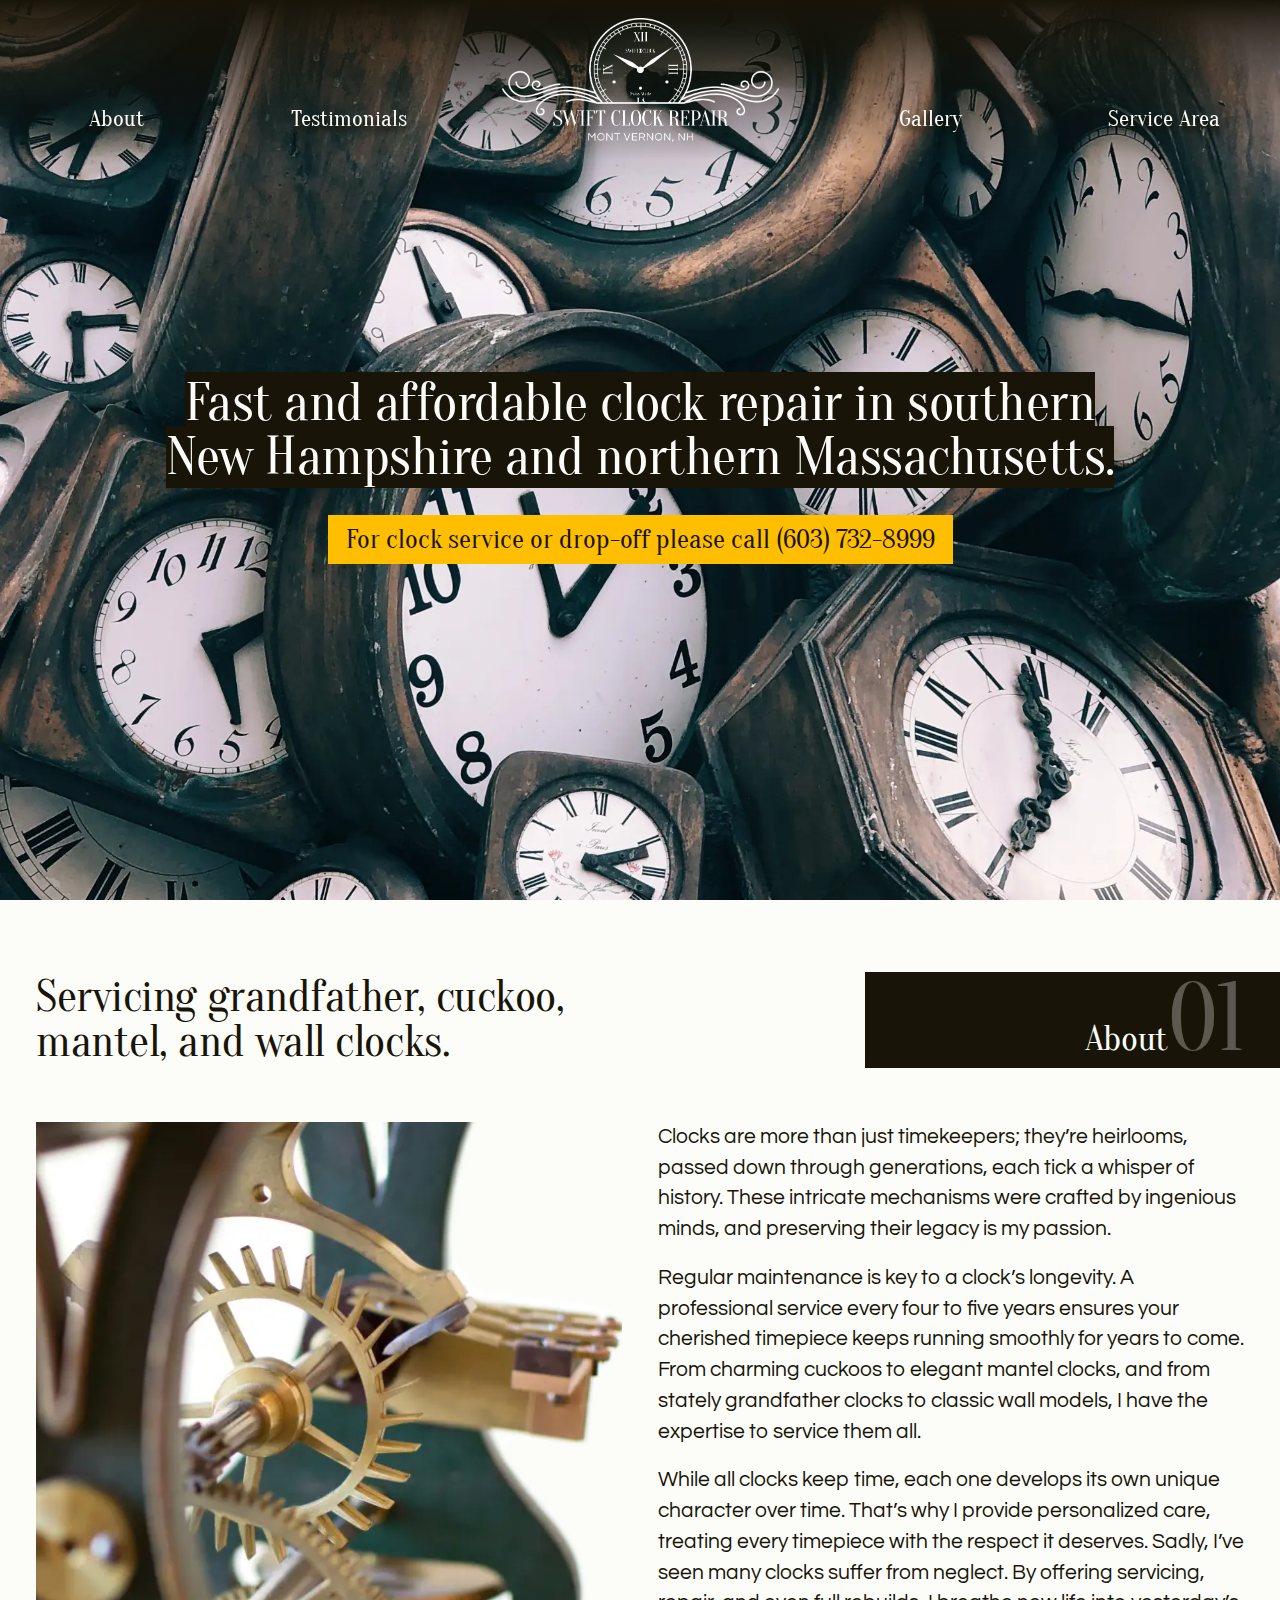
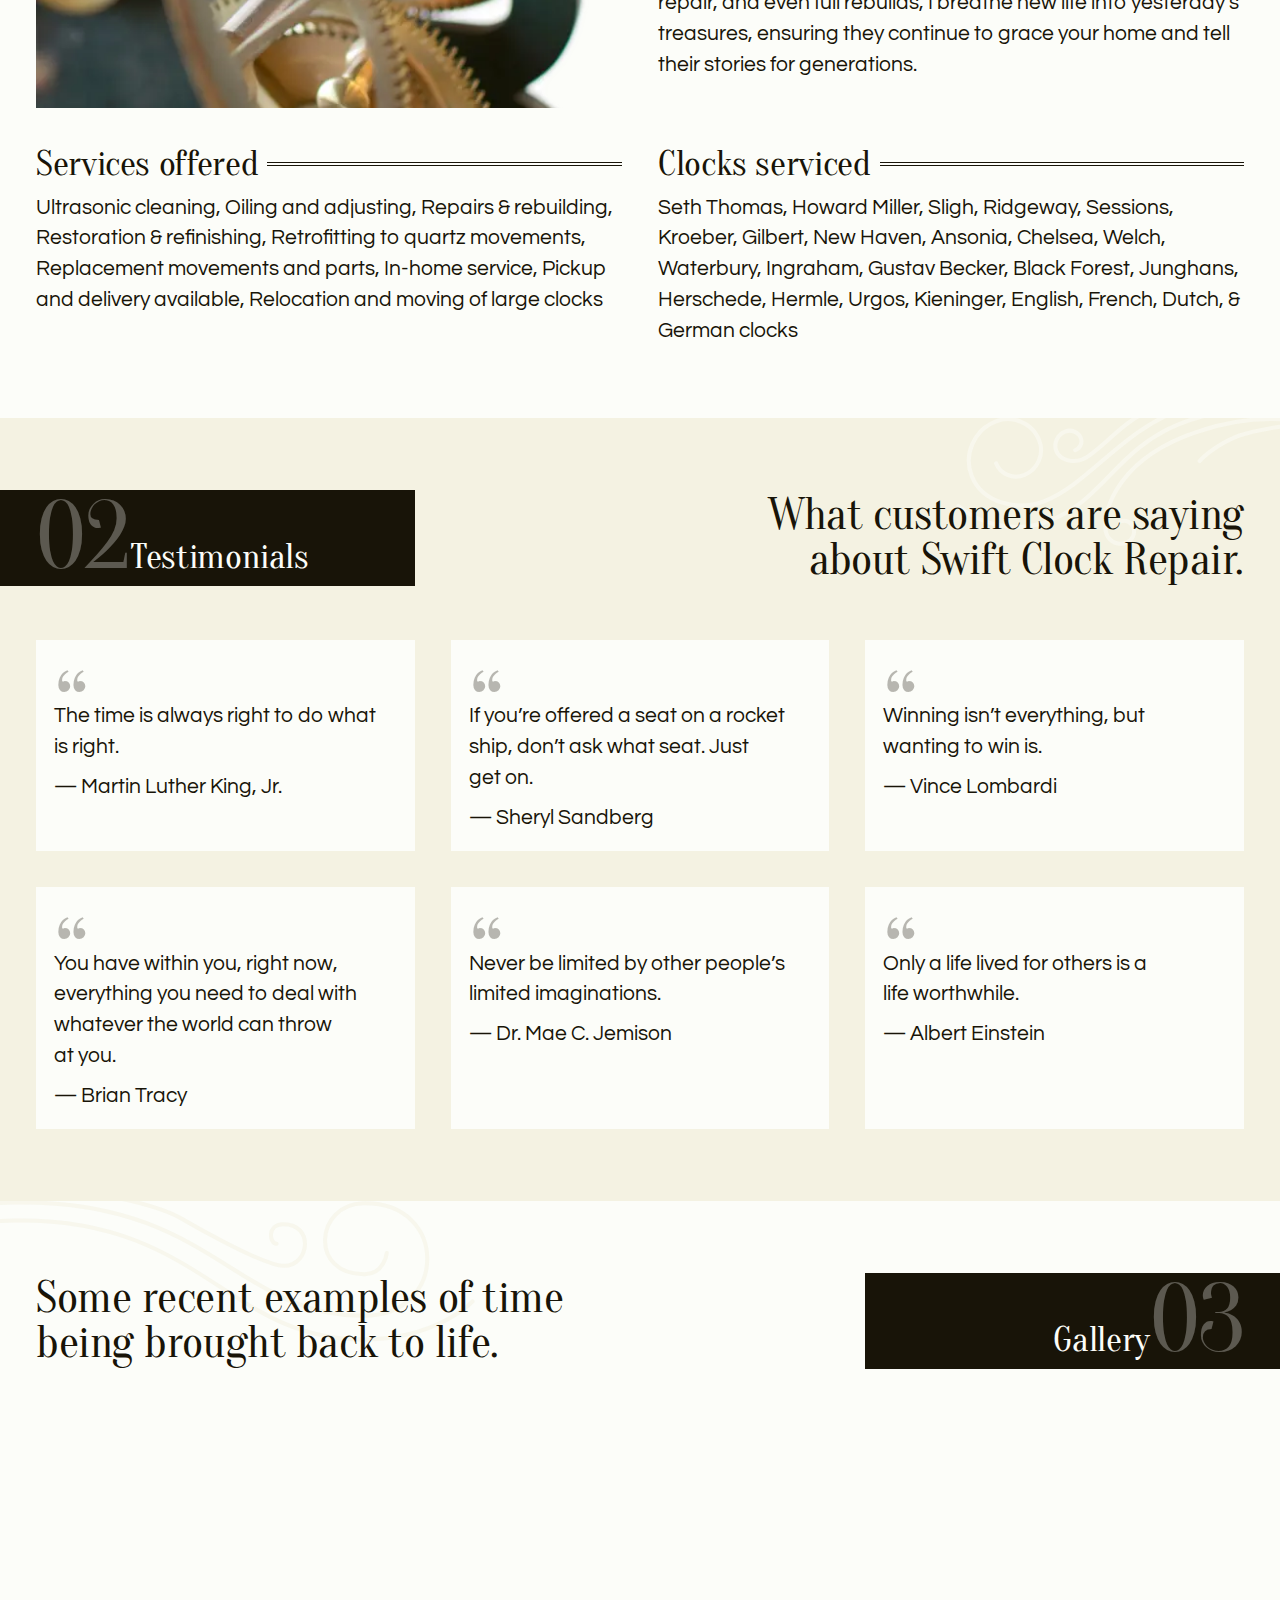
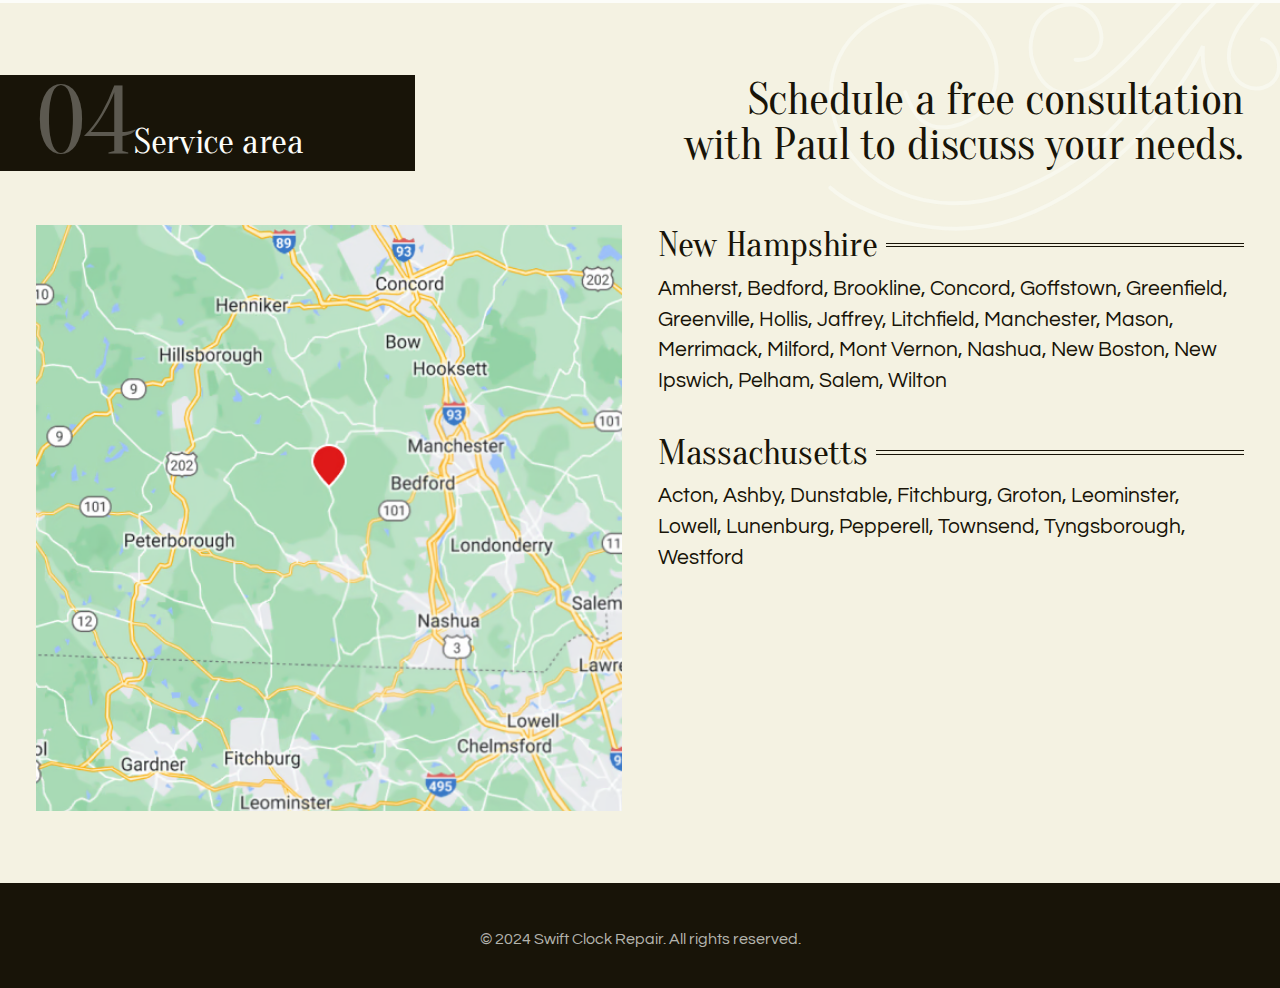
==== index.html @ 193862ad "more tweaks" ====
<!doctype html>
<html lang="en">
<head>
  <meta charset="utf-8">
  <title>Swift Clock Repair</title>
  <meta description="">
  <meta name="viewport" content="width=device-width, initial-scale=1">
  <link rel="icon" href="./favicon.svg" type="image/svg+xml">
  <link rel="preconnect" href="https://fonts.googleapis.com">
  <link rel="preconnect" href="https://fonts.gstatic.com" crossorigin>
  <link rel="stylesheet" href="https://fonts.googleapis.com/css2?family=Oranienbaum&family=Questrial&display=swap">
  <link rel="stylesheet" href="./style.css">
</head>
<body>
  <nav>
    <a href="#about">About</a>
    <a href="#testimonials">Testimonials</a>
    <a href="#hero" id="logo">
      <img id="clock" srcset="./images/logo@3x.png 3x, images/logo@2x.png 2x" src="./images/logo.png" height="124" width="277" alt="Swift Clock Repair logo">
      <img id="hour" srcset="./images/logo_hour@3x.png 3x, images/logo_hour@2x.png 2x" src="./images/logo_hour.png" height="19" width="31" alt="" aria-hidden="true">
      <div id="minute-wrap"><img id="minute" srcset="./images/logo_minute@3x.png 3x, images/logo_minute@2x.png 2x" src="./images/logo_minute.png" height="28" width="37" alt="" aria-hidden="true"></div>
    </a>
    <a href="#gallery">Gallery</a>
    <a href="#service">Service Area</a>
    <a href="tel:6037328999" class="callout">Call (603) 732-8999</a>
  </nav>

  <section id="hero">
    <div class="container">
      <h1><span>Fast and affordable clock repair in southern New Hampshire and northern Massachusetts.</span></h1>
      <a href="tel:6037328999" class="callout m">For clock service or drop-off please call (603) 732-8999</a>
    </div>
  </section>

  <section id="about">
    <div class="container">
      <header class="right">
        <div>
          <h2>About</h2>
          <span aria-hidden="true">01</span>
        </div>
        <h3>Servicing grandfather, cuckoo, mantel, and wall clocks.</h3>
      </header>

      <div class="grid-2">
        <img srcset="./images/gears@2x.webp 2x" src="./images/gears.webp" width="900" height="900" alt="Clock internals">

        <div>
          <p>Clocks are more than just timekeepers; they’re heirlooms, passed down through generations, each tick a whisper of history. These intricate mechanisms were crafted by ingenious minds, and preserving their legacy is my passion.</p>
          <p>Regular maintenance is key to a clock’s longevity. A professional service every four to five years ensures your cherished timepiece keeps running smoothly for years to come. From charming cuckoos to elegant mantel clocks, and from stately grandfather clocks to classic wall models, I have the expertise to service them all.</p>
          <p>While all clocks keep time, each one develops its own unique character over time. That’s why I provide personalized care, treating every timepiece with the respect it deserves. Sadly, I’ve seen many clocks suffer from neglect. By offering servicing, repair, and even full rebuilds, I breathe new life into yesterday’s treasures, ensuring they continue to grace your home and tell their stories for generations.</p>
        </div>
      </div>

      <div class="grid-2 m">
        <div>
          <h4>Services offered</h4>
          <ul role="list" class="csl">
            <li>Ultrasonic cleaning</li>
            <li>Oiling and adjusting</li>
            <li>Repairs & rebuilding</li>
            <li>Restoration & refinishing</li>
            <li>Retrofitting to quartz movements</li>
            <li>Replacement movements and parts</li>
            <li>In-home service</li>
            <li>Pickup and delivery available</li>
            <li>Relocation and moving of large clocks</li>
          </ul>
        </div>

        <div>
          <h4>Clocks serviced</h4>
          <ul role="list" class="csl">
            <li>Seth Thomas</li>
            <li>Howard Miller</li>
            <li>Sligh</li>
            <li>Ridgeway</li>
            <li>Sessions</li>
            <li>Kroeber</li>
            <li>Gilbert</li>
            <li>New Haven</li>
            <li>Ansonia</li>
            <li>Chelsea</li>
            <li>Welch</li>
            <li>Waterbury</li>
            <li>Ingraham</li>
            <li>Gustav Becker</li>
            <li>Black Forest</li>
            <li>Junghans</li>
            <li>Herschede</li>
            <li>Hermle</li>
            <li>Urgos</li>
            <li>Kieninger</li>
            <li>English, French, Dutch, & German clocks</li>
          </ul>
        </div>
      </div>
    </div>
  </section>

  <section id="testimonials">
    <div class="container">
      <header class="left">
        <div>
          <h2>Testimonials</h2>
          <span aria-hidden="true">02</span>
        </div>
        <h3>What customers are saying about Swift Clock Repair.</h3>
      </header>

      <ul role="list" class="grid-3">
        <li>
          <blockquote>The time is always right to do what is right.</blockquote>
          — Martin Luther King, Jr.
        </li>
        <li>
          <blockquote>If you’re offered a seat on a rocket ship, don’t ask what seat. Just get on.</blockquote>
          — Sheryl Sandberg
        </li>
        <li>
          <blockquote>Winning isn’t everything, but wanting to win is.</blockquote>
          — Vince Lombardi
        </li>
        <li>
          <blockquote>You have within you, right now, everything you need to deal with whatever the world can throw at you.</blockquote>
          — Brian Tracy
        </li>
        <li>
          <blockquote>Never be limited by other people’s limited imaginations.</blockquote>
          — Dr. Mae C. Jemison
        </li>
        <li>
          <blockquote>Only a life lived for others is a life worthwhile.</blockquote>
          — Albert Einstein
        </li>
      </ul>
    </div>
  </section>

  <section id="gallery">
    <div class="container">
      <header class="right">
        <div>
          <h2>Gallery</h2>
          <span aria-hidden="true">03</span>
        </div>
        <h3>Some recent examples of time being brought back to life.</h3>
      </header>

      <ul role="list" class="grid-3">
        <li>
          <button popovertarget="image-1">
            <img src="https://placehold.co/600x400" alt="" loading="lazy">
          </button>
          <div popover id="image-1">
            <figure>
              <img src="https://placehold.co/600x400" alt="" loading="lazy">
              <figcaption>blah</figcaption>
            </figure>
          </div>
        </li>
        <li>
          <button popovertarget="image-2">
            <img src="https://placehold.co/600x400" alt="" loading="lazy">
          </button>
          <div popover id="image-2">
            <figure>
              <img src="https://placehold.co/600x400" alt="" loading="lazy">
              <figcaption>blah</figcaption>
            </figure>
          </div>
        </li>
        <li>
          <button popovertarget="image-3">
            <img src="https://placehold.co/600x400" alt="" loading="lazy">
          </button>
          <div popover id="image-3">
            <figure>
              <img src="https://placehold.co/600x400" alt="" loading="lazy">
              <figcaption>blah</figcaption>
            </figure>
          </div>
        </li>
        <li>
          <button popovertarget="image-4">
            <img src="https://placehold.co/600x400" alt="" loading="lazy">
          </button>
          <div popover id="image-4">
            <figure>
              <img src="https://placehold.co/600x400" alt="" loading="lazy">
              <figcaption>blah</figcaption>
            </figure>
          </div>
        </li>
        <li>
          <button popovertarget="image-5">
            <img src="https://placehold.co/600x400" alt="" loading="lazy">
          </button>
          <div popover id="image-5">
            <figure>
              <img src="https://placehold.co/600x400" alt="" loading="lazy">
              <figcaption>blah</figcaption>
            </figure>
          </div>
        </li>
        <li>
          <button popovertarget="image-6">
            <img src="https://placehold.co/600x400" alt="" loading="lazy">
          </button>
          <div popover id="image-6">
            <figure>
              <img src="https://placehold.co/600x400" alt="" loading="lazy">
              <figcaption>blah</figcaption>
            </figure>
          </div>
        </li>
        <li>
          <button popovertarget="image-7">
            <img src="https://placehold.co/600x400" alt="" loading="lazy">
          </button>
          <div popover id="image-7">
            <figure>
              <img src="https://placehold.co/600x400" alt="" loading="lazy">
              <figcaption>blah</figcaption>
            </figure>
          </div>
        </li>
        <li>
          <button popovertarget="image-8">
            <img src="https://placehold.co/600x400" alt="" loading="lazy">
          </button>
          <div popover id="image-8">
            <figure>
              <img src="https://placehold.co/600x400" alt="" loading="lazy">
              <figcaption>blah</figcaption>
            </figure>
          </div>
        </li>
        <li>
          <button popovertarget="image-9">
            <img src="https://placehold.co/600x400" alt="" loading="lazy">
          </button>
          <div popover id="image-9">
            <figure>
              <img src="https://placehold.co/600x400" alt="" loading="lazy">
              <figcaption>blah</figcaption>
            </figure>
          </div>
        </li>
        <li>
          <button popovertarget="image-10">
            <img src="https://placehold.co/600x400" alt="" loading="lazy">
          </button>
          <div popover id="image-10">
            <figure>
              <img src="https://placehold.co/600x400" alt="" loading="lazy">
              <figcaption>blah</figcaption>
            </figure>
          </div>
        </li>
        <li>
          <button popovertarget="image-11">
            <img src="https://placehold.co/600x400" alt="" loading="lazy">
          </button>
          <div popover id="image-11">
            <figure>
              <img src="https://placehold.co/600x400" alt="" loading="lazy">
              <figcaption>blah</figcaption>
            </figure>
          </div>
        </li>
        <li>
          <button popovertarget="image-12">
            <img src="https://placehold.co/600x400" alt="" loading="lazy">
          </button>
          <div popover id="image-12">
            <figure>
              <img src="https://placehold.co/600x400" alt="" loading="lazy">
              <figcaption>blah</figcaption>
            </figure>
          </div>
        </li>
      </div>
    </div>
  </section>

  <section id="service">
    <div class="container">
      <header class="left">
        <div>
          <h2>Service area</h2>
          <span aria-hidden="true">04</span>
        </div>
        <h3>Schedule a free consultation with Paul to discuss your needs.</h3>
      </header>
      <div class="grid-2">
        <img srcset="./images/map@2x.avif 2x" src="./images/map.avif" width="526" height="556" alt="Map of Mont Vernon and surrounding area" loading="lazy">

        <div>
          <h4>New Hampshire</h4>
          <ul role="list" class="csl">
            <li>Amherst</li>
            <li>Bedford</li>
            <li>Brookline</li>
            <li>Concord</li>
            <li>Goffstown</li>
            <li>Greenfield</li>
            <li>Greenville</li>
            <li>Hollis</li>
            <li>Jaffrey</li>
            <li>Litchfield</li>
            <li>Manchester</li>
            <li>Mason</li>
            <li>Merrimack</li>
            <li>Milford</li>
            <li>Mont Vernon</li>
            <li>Nashua</li>
            <li>New Boston</li>
            <li>New Ipswich</li>
            <li>Pelham</li>
            <li>Salem</li>
            <li>Wilton</li>
          </ul>
          <h4 class="m">Massachusetts</h4>
          <ul role="list" class="csl">
            <li>Acton</li>
            <li>Ashby</li>
            <li>Dunstable</li>
            <li>Fitchburg</li>
            <li>Groton</li>
            <li>Leominster</li>
            <li>Lowell</li>
            <li>Lunenburg</li>
            <li>Pepperell</li>
            <li>Townsend</li>
            <li>Tyngsborough</li>
            <li>Westford</li>
          </ul>
        </div>
      </div>
    </div>
  </section>

  <footer>
    <div class="container">
      <p>© 2024 Swift Clock Repair. All rights reserved.</p>
    </div>
  </footer>

  <script>
    document.addEventListener('DOMContentLoaded', () => {
      const ob = new IntersectionObserver((event) => {
        document.querySelector('nav').classList.toggle('solid', !event[0].isIntersecting)
      }, {
        threshold: 0.9
      })
      ob.observe(document.getElementById('hero'));
    })
  </script>
</body>
</html>
---- style.css ----
:root {
  --cream: 99.22% 0.005 117.92;
  --tan: 95.84% 0.021 100.99;
  --black: 19.23% 0.023 91.8;
  --gold: 84.45% 0.19 84.51;
  --space-xs: 0.25rem;
  --space-sm: 0.5rem;
  --space-md: 1rem;
  --space-lg: 2rem;
  --space-xl: 4rem;
  --font-serif: "Oranienbaum", serif;
  --font-sans: "Questrial", sans-serif;
}

*,
*::before,
*::after {
  box-sizing: border-box;
}

::selection {
  color: oklch(var(--cream));
  background: oklch(var(--black));
  text-shadow: none;
}

:target {
  scroll-margin-block: 9ex;
}

:focus-visible {
  outline: 2px solid oklch(var(--black));
  outline-offset: 2px;
}

html {
  font-size: 18px;
  scroll-behavior: smooth;
  -moz-text-size-adjust: none;
  -webkit-text-size-adjust: none;
  text-size-adjust: none;
}

body {
  background: oklch(var(--cream));
  color: oklch(var(--black));
  font-family: var(--font-sans);
  font-optical-sizing: auto;
  font-size: calc(1rem + 0.25vw);
  -webkit-font-smoothing: antialiased;
  font-style: normal;
  font-weight: 400;
  line-height: 1.45;
  text-wrap: pretty;

}

body, h1, h2, h3, h4, p,
figure, blockquote, dl, dd {
  margin: 0;
}

section {
  padding-block: var(--space-xl);
}

nav {
  align-items: flex-end;
  background-color: oklch(var(--black) / 0);
  background-image: linear-gradient(to bottom in oklab, oklch(var(--black)) 0%, oklch(var(--black) / 0) 100%);
  display: flex;
  padding-block: 1rem;
  position: fixed;
  text-align: center;
  top: 0;
  width: 100%;
  z-index: 2;
  transition: all 0.4s;

  &.solid {
    background-color: oklch(var(--black));
  }

  > * {
    flex: 1;
  }

  a:not(:last-child):not(#logo) {
    color: oklch(var(--cream));
    font-family: var(--font-serif);
    font-size: 1.3rem;
    margin-block-end: 6px;
    text-decoration: none;
    text-shadow: 0 0.25rem 0.25rem oklch(var(--black));
    transition: all 0.2s;

    &:hover {
      color: oklch(var(--gold));
    }
  }

  .callout {
    right: var(--space-md);
    position: absolute;
    top: 0;
    transition: all 0.2s 0.2s;
    translate: 0 -100%;

    .solid & {
      translate: 0;
    }
  }
}

header {
  align-items: center;
  display: flex;
  gap: 8rem;
  margin-block-end: 3rem;

  div {
    align-items: baseline;
    background: oklch(var(--black));
    display: flex;
    font-family: var(--font-serif);
    justify-content: flex-end;
    margin-inline: 0 -2rem;
    padding-inline: 2rem;
    flex: 1;

    .left & {
      flex-direction: row-reverse;
      margin-inline: -2rem 0;
    }
  }

  span {
    color: oklch(var(--cream) / 0.3);
    font-size: 96px;
    letter-spacing: -0.01em;
    line-height: 1;
  }

  &.left {
    text-align: right;
  }

  &.right {
    flex-direction: row-reverse;
  }
}

footer {
  background: oklch(var(--black));
  color: oklch(var(--cream));
  padding-block: var(--space-lg);
  text-align: center;

  ul {
    display: flex;
    gap: var(--space-md);
    justify-content: center;
  }

  p {
    color: oklch(var(--cream) / 0.7);
    font-size: 0.9rem;
    margin-block-start: var(--space-sm);
  }
}

h1, h2, h3, h4 {
  font-family: var(--font-serif);
  font-weight: 400;
  font-style: normal;
  letter-spacing: -0.01em;
  line-height: 1.1;
  text-wrap: balance;
}

h1 {
  color: oklch(var(--cream));
  font-size: 3rem;
  line-height: 1;
  padding-block: var(--space-lg);

  span {
    background: oklch(var(--black));
  }
}

h2 {
  color: oklch(var(--cream));
  font-size: 2rem;
  line-height: 1;
}

h3 {
  flex: 2;
  font-size: 2.5rem;
  line-height: 1;
}

h4 {
  font-size: 2rem;
  display: flex;
  align-items: center;
  gap: var(--space-sm);
  margin-block-end: var(--space-sm);

  &::after {
    border-block: 1px solid oklch(var(--black));
    display: inline-block;
    content: "";
    height: var(--space-xs);
    flex-grow: 1;
  }
}

p + p {
  margin-block-start: var(--space-md);
}

button, input, label {
  line-height: 1;
}

button, input, select, textarea {
  font: inherit;
}

a, button {
  touch-action: manipulation;
}

ul[role='list'],
ol[role='list'] {
  list-style: none;
  margin: 0;
  padding: 0;
}

img, svg {
  max-width: 100%;
  display: block;
}

a {
  color: oklch(var(--gold));
  text-decoration-thickness: 1px;
  text-underline-offset: 3px;
  touch-action: manipulation;
}

#hero {
  background: url("images/clocks.webp") 50% 50% no-repeat;
  background-size: cover;
  display: grid;
  font-size: 1.5rem;
  min-height: 100dvh;
  place-items: center;
  text-align: center;
}

#logo {
  filter: drop-shadow(0 2rem 2rem oklch(var(--black)));
  margin-inline: var(--space-lg);
  user-select: none;
}

#clock {
  max-width: unset;
}

#hour {
  animation: hands 180s infinite linear;
  top: 36px;
  left: 111px;
  position: absolute;
  transform-origin: 28px 16px;
}

#minute-wrap {
  height: 84px;
  left: 0;
  overflow: hidden;
  position: absolute;
  top: 0;
  width: 100%;
}

#minute {
  animation: hands 30s infinite linear;
  top: 28px;
  left: 135px;
  position: absolute;
  transform-origin: 3px 24px;
}

@keyframes hands {
  to {
    transform: rotate(360deg);
  }
}

#testimonials {
  background: oklch(var(--tan)) url("./images/swish1.svg") 100% 0 no-repeat;

  li {
    background: oklch(var(--cream));
    padding: var(--space-md);

    &::before {
      color: oklch(var(--black) / 0.3);
      content: "“";
      display: block;
      font-family: var(--font-serif);
      font-size: 6rem;
      line-height: 1;
      margin-block-end: -0.6em;
    }
  }

  blockquote {
    margin-block-end: var(--space-sm);
  }
}

#gallery {
  background: url("./images/swish2.svg") 0 0 no-repeat;
  button {
    border: 0;
    cursor: pointer;
    display: block;
    padding: 0;

    img {
      aspect-ratio: 3 / 2;
    }
  }
}

#service {
  background: oklch(var(--tan)) url("./images/swish3.svg") 100% 0 no-repeat;
}

.container {
  margin-inline: auto;
  max-width: clamp(16rem, 100vw, 1300px);
  padding-inline: var(--space-lg);
  position: relative;
}

.callout {
  background: oklch(var(--gold));
  color: oklch(var(--black));
  font-family: var(--font-serif);
  padding: var(--space-sm) var(--space-md);
  text-decoration: none;
}

.grid-2 {
  display: grid;
  grid-template-columns: repeat(2, 1fr);
  gap: var(--space-lg);

  img {
    aspect-ratio: 1;
    height: 100%;
    object-fit: cover;
    object-position: right;
    width: 100%;
  }
}

.grid-3 {
  display: grid;
  grid-template-columns: repeat(3, 1fr);
  gap: var(--space-lg);
}


.csl li {
  display: inline;

  &:not(:last-child)::after {
    content: ", ";
  }
}

.m {
  margin-block-start: var(--space-lg);
}

:popover-open {
  background: oklch(var(--cream));
  border: 0;
  box-shadow: 0 var(--space-xs) var(--space-xs) oklch(var(--black));
  font-size: 0.9rem;
  max-height: 90dvh;
  padding: var(--space-md);
  text-align: center;
  transition: opacity 1s;

  figcaption {
    margin-block-start: var(--space-sm);
  }

  &::backdrop {
    background: oklch(var(--black) / 0.9);
  }

  @starting-style {
    opacity: 0;
  }
}

@media (prefers-reduced-motion: reduce) {
  * {
    animation: none !important;
    transition: none !important;
  }
}
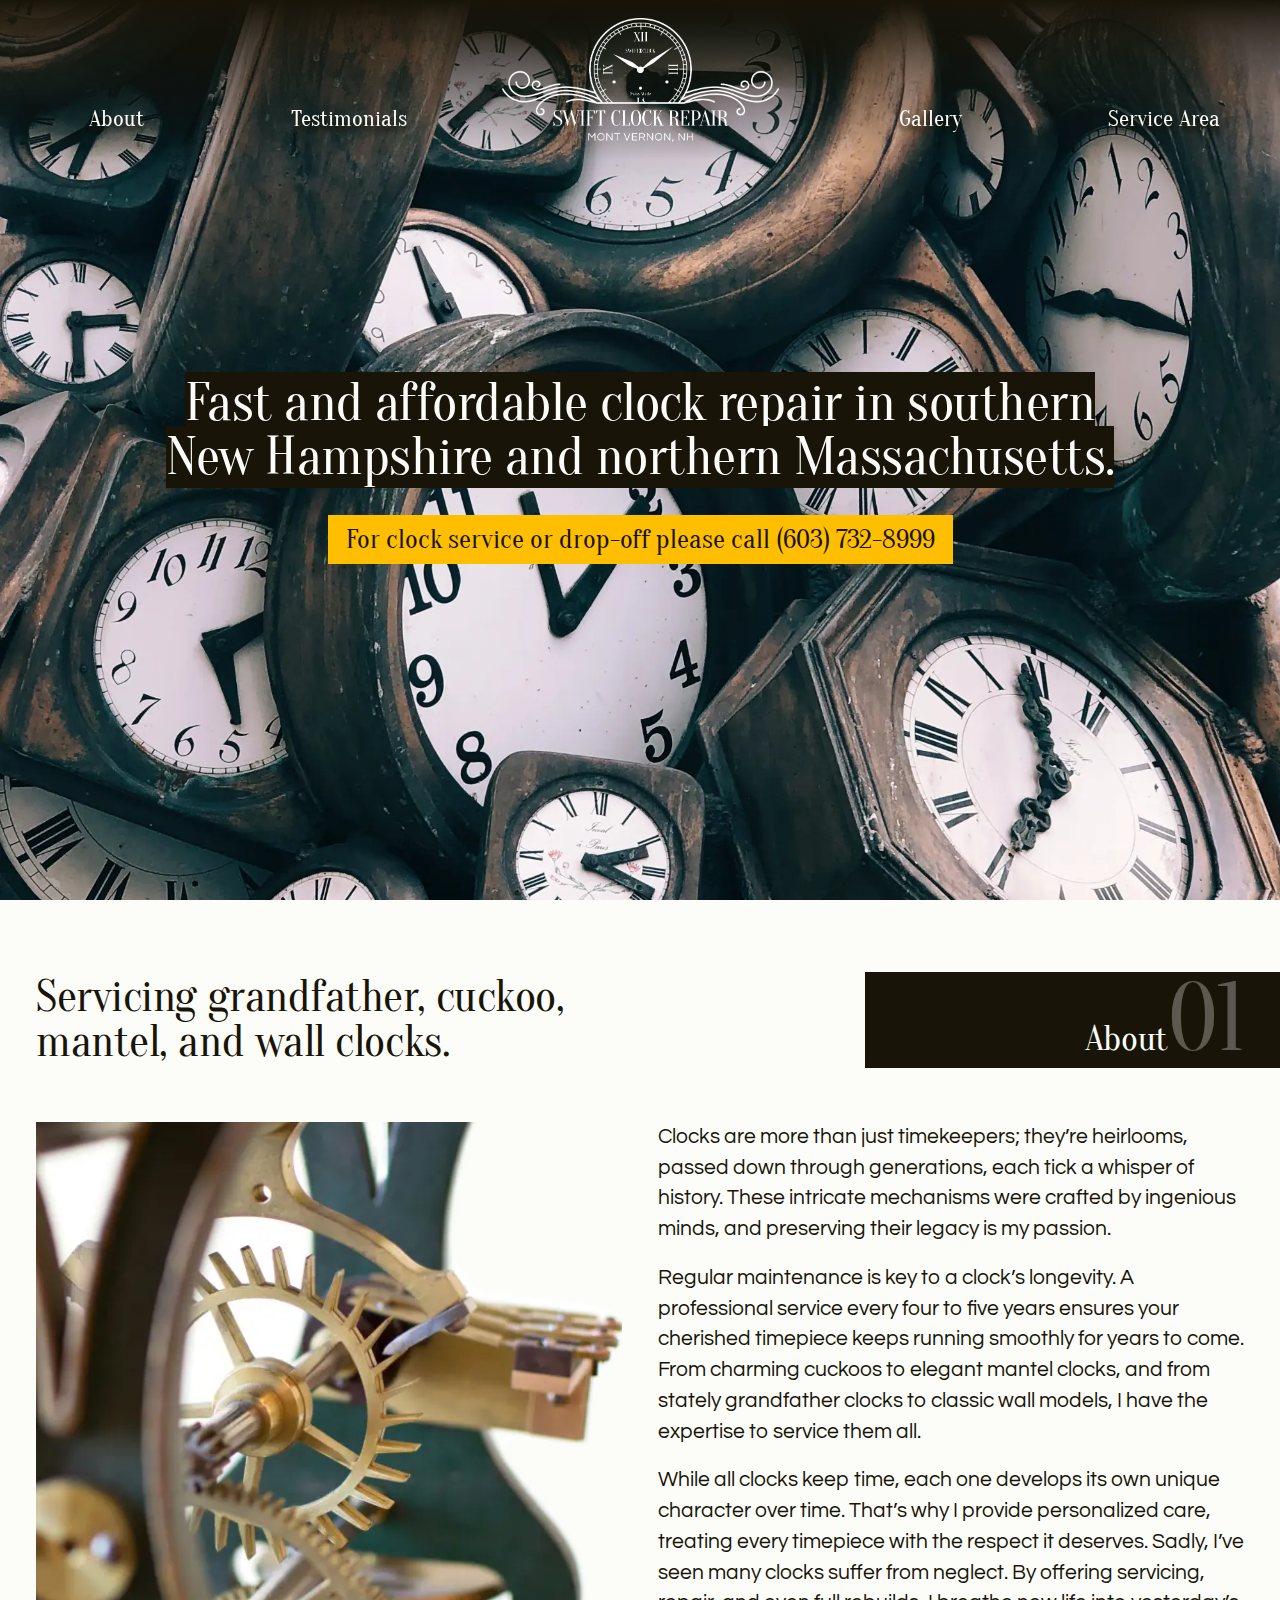
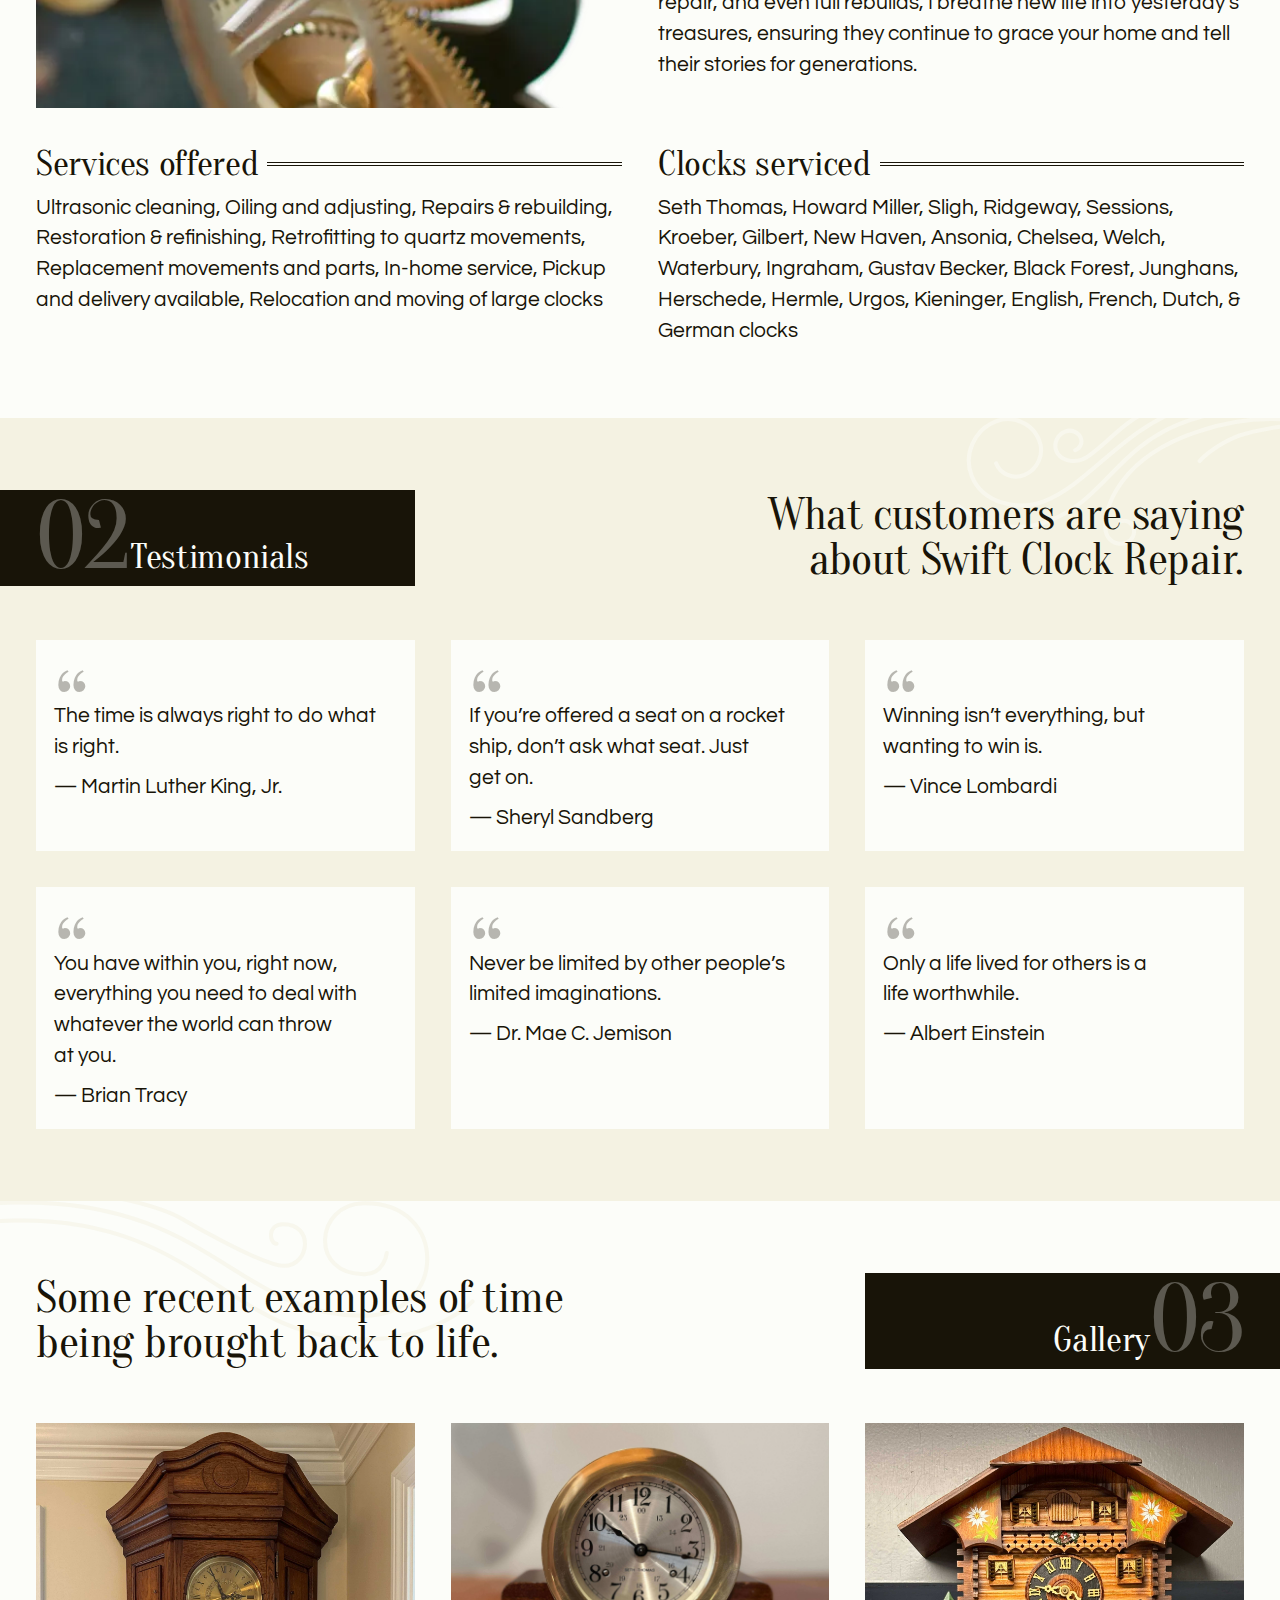
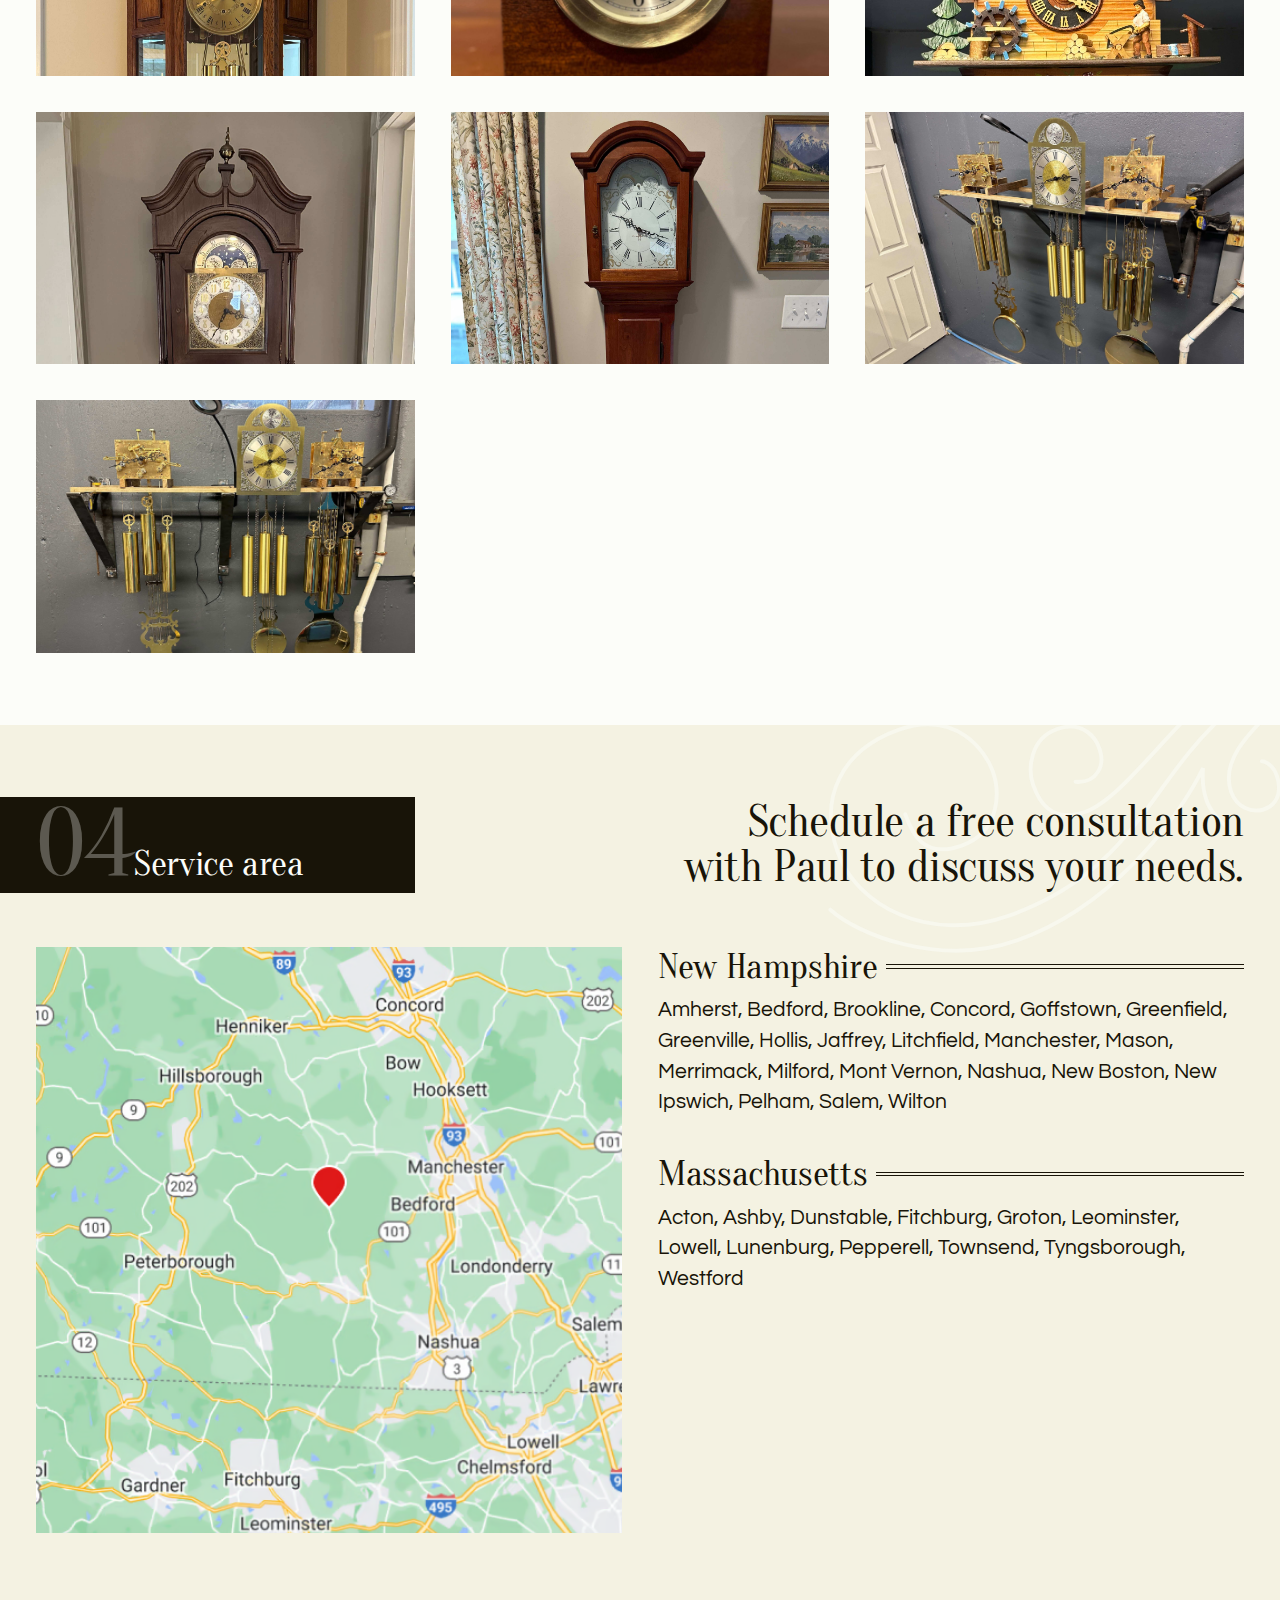
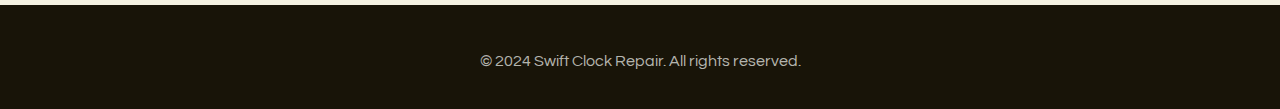
==== commit d75e0454: "images and whatnot" ====
--- a/index.html
+++ b/index.html
@@ -3,8 +3,14 @@
 <head>
   <meta charset="utf-8">
   <title>Swift Clock Repair</title>
-  <meta description="">
+  <meta description="Fast and affordable clock repair in southern New Hampshire and northern Massachusetts.">
   <meta name="viewport" content="width=device-width, initial-scale=1">
+  <meta property="og:title" content="Swift Clock Repair">
+  <meta property="og:type" content="website">
+  <meta property="og:url" content="https://swiftclockrepair.com">
+  <meta property="og:image" content="./social_preview.png">
+  <meta property="og:image:alt" content="Swift Clock Repair logo">
+  <meta property="og:description" content="Fast and affordable clock repair in southern New Hampshire and northern Massachusetts.">
   <link rel="icon" href="./favicon.svg" type="image/svg+xml">
   <link rel="preconnect" href="https://fonts.googleapis.com">
   <link rel="preconnect" href="https://fonts.gstatic.com" crossorigin>
@@ -150,133 +156,71 @@
       <ul role="list" class="grid-3">
         <li>
           <button popovertarget="image-1">
-            <img src="https://placehold.co/600x400" alt="" loading="lazy">
+            <img src="./images/image0.jpg" alt="" loading="lazy">
           </button>
           <div popover id="image-1">
             <figure>
-              <img src="https://placehold.co/600x400" alt="" loading="lazy">
-              <figcaption>blah</figcaption>
+              <img src="./images/image0.jpg" alt="" loading="lazy">
             </figure>
           </div>
         </li>
         <li>
           <button popovertarget="image-2">
-            <img src="https://placehold.co/600x400" alt="" loading="lazy">
+            <img src="./images/image2.jpg" alt="" loading="lazy">
           </button>
           <div popover id="image-2">
             <figure>
-              <img src="https://placehold.co/600x400" alt="" loading="lazy">
-              <figcaption>blah</figcaption>
+              <img src="./images/image2.jpg" alt="" loading="lazy">
             </figure>
           </div>
         </li>
         <li>
           <button popovertarget="image-3">
-            <img src="https://placehold.co/600x400" alt="" loading="lazy">
+            <img src="./images/image3.jpg" alt="" loading="lazy">
           </button>
           <div popover id="image-3">
             <figure>
-              <img src="https://placehold.co/600x400" alt="" loading="lazy">
-              <figcaption>blah</figcaption>
+              <img src="./images/image3.jpg" alt="" loading="lazy">
             </figure>
           </div>
         </li>
         <li>
           <button popovertarget="image-4">
-            <img src="https://placehold.co/600x400" alt="" loading="lazy">
+            <img src="./images/image4.jpg" alt="" loading="lazy">
           </button>
           <div popover id="image-4">
             <figure>
-              <img src="https://placehold.co/600x400" alt="" loading="lazy">
-              <figcaption>blah</figcaption>
+              <img src="./images/image4.jpg" alt="" loading="lazy">
             </figure>
           </div>
         </li>
         <li>
           <button popovertarget="image-5">
-            <img src="https://placehold.co/600x400" alt="" loading="lazy">
+            <img src="./images/image5.jpg" alt="" loading="lazy">
           </button>
           <div popover id="image-5">
             <figure>
-              <img src="https://placehold.co/600x400" alt="" loading="lazy">
-              <figcaption>blah</figcaption>
+              <img src="./images/image5.jpg" alt="" loading="lazy">
             </figure>
           </div>
         </li>
         <li>
           <button popovertarget="image-6">
-            <img src="https://placehold.co/600x400" alt="" loading="lazy">
+            <img src="./images/image6.jpg" alt="" loading="lazy">
           </button>
           <div popover id="image-6">
             <figure>
-              <img src="https://placehold.co/600x400" alt="" loading="lazy">
-              <figcaption>blah</figcaption>
+              <img src="./images/image6.jpg" alt="" loading="lazy">
             </figure>
           </div>
         </li>
         <li>
           <button popovertarget="image-7">
-            <img src="https://placehold.co/600x400" alt="" loading="lazy">
+            <img src="./images/image7.jpg" alt="" loading="lazy">
           </button>
           <div popover id="image-7">
             <figure>
-              <img src="https://placehold.co/600x400" alt="" loading="lazy">
-              <figcaption>blah</figcaption>
-            </figure>
-          </div>
-        </li>
-        <li>
-          <button popovertarget="image-8">
-            <img src="https://placehold.co/600x400" alt="" loading="lazy">
-          </button>
-          <div popover id="image-8">
-            <figure>
-              <img src="https://placehold.co/600x400" alt="" loading="lazy">
-              <figcaption>blah</figcaption>
-            </figure>
-          </div>
-        </li>
-        <li>
-          <button popovertarget="image-9">
-            <img src="https://placehold.co/600x400" alt="" loading="lazy">
-          </button>
-          <div popover id="image-9">
-            <figure>
-              <img src="https://placehold.co/600x400" alt="" loading="lazy">
-              <figcaption>blah</figcaption>
-            </figure>
-          </div>
-        </li>
-        <li>
-          <button popovertarget="image-10">
-            <img src="https://placehold.co/600x400" alt="" loading="lazy">
-          </button>
-          <div popover id="image-10">
-            <figure>
-              <img src="https://placehold.co/600x400" alt="" loading="lazy">
-              <figcaption>blah</figcaption>
-            </figure>
-          </div>
-        </li>
-        <li>
-          <button popovertarget="image-11">
-            <img src="https://placehold.co/600x400" alt="" loading="lazy">
-          </button>
-          <div popover id="image-11">
-            <figure>
-              <img src="https://placehold.co/600x400" alt="" loading="lazy">
-              <figcaption>blah</figcaption>
-            </figure>
-          </div>
-        </li>
-        <li>
-          <button popovertarget="image-12">
-            <img src="https://placehold.co/600x400" alt="" loading="lazy">
-          </button>
-          <div popover id="image-12">
-            <figure>
-              <img src="https://placehold.co/600x400" alt="" loading="lazy">
-              <figcaption>blah</figcaption>
+              <img src="./images/image7.jpg" alt="" loading="lazy">
             </figure>
           </div>
         </li>
--- a/style.css
+++ b/style.css
@@ -328,6 +328,7 @@
 
 #gallery {
   background: url("./images/swish2.svg") 0 0 no-repeat;
+
   button {
     border: 0;
     cursor: pointer;
@@ -336,7 +337,14 @@
 
     img {
       aspect-ratio: 3 / 2;
+      object-fit: cover;
+      object-position: top;
     }
+  }
+
+  figure img {
+    max-height: 80dvh;
+    max-width: 80dvw;
   }
 }
 
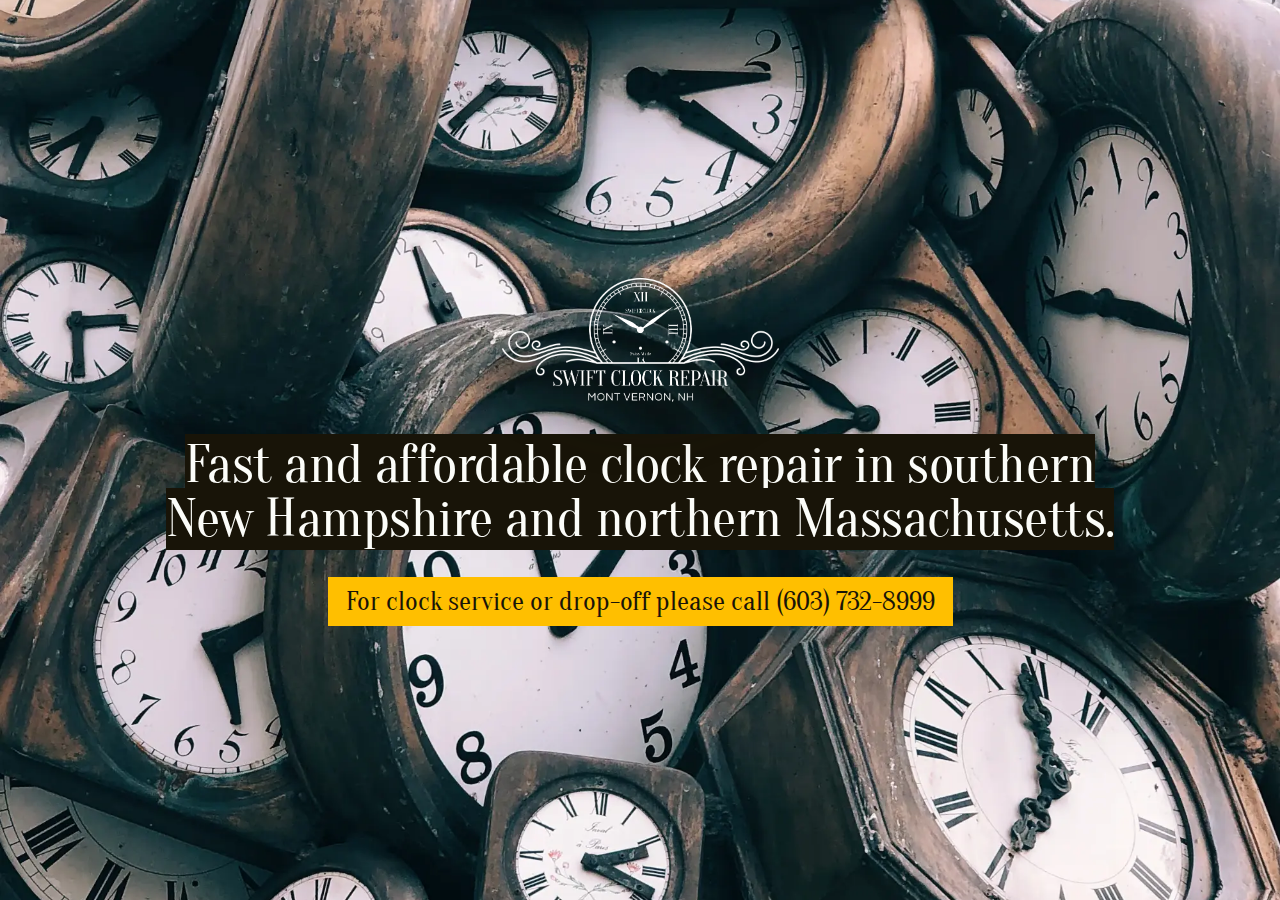
==== commit 13d82d2c: "Splash" ====
--- a/index.html
+++ b/index.html
@@ -3,6 +3,7 @@
 <head>
   <meta charset="utf-8">
   <title>Swift Clock Repair</title>
+  <meta http-equiv="refresh" content="0; url=./splash.html">
   <meta description="Fast and affordable clock repair in southern New Hampshire and northern Massachusetts.">
   <meta name="viewport" content="width=device-width, initial-scale=1">
   <meta property="og:title" content="Swift Clock Repair">
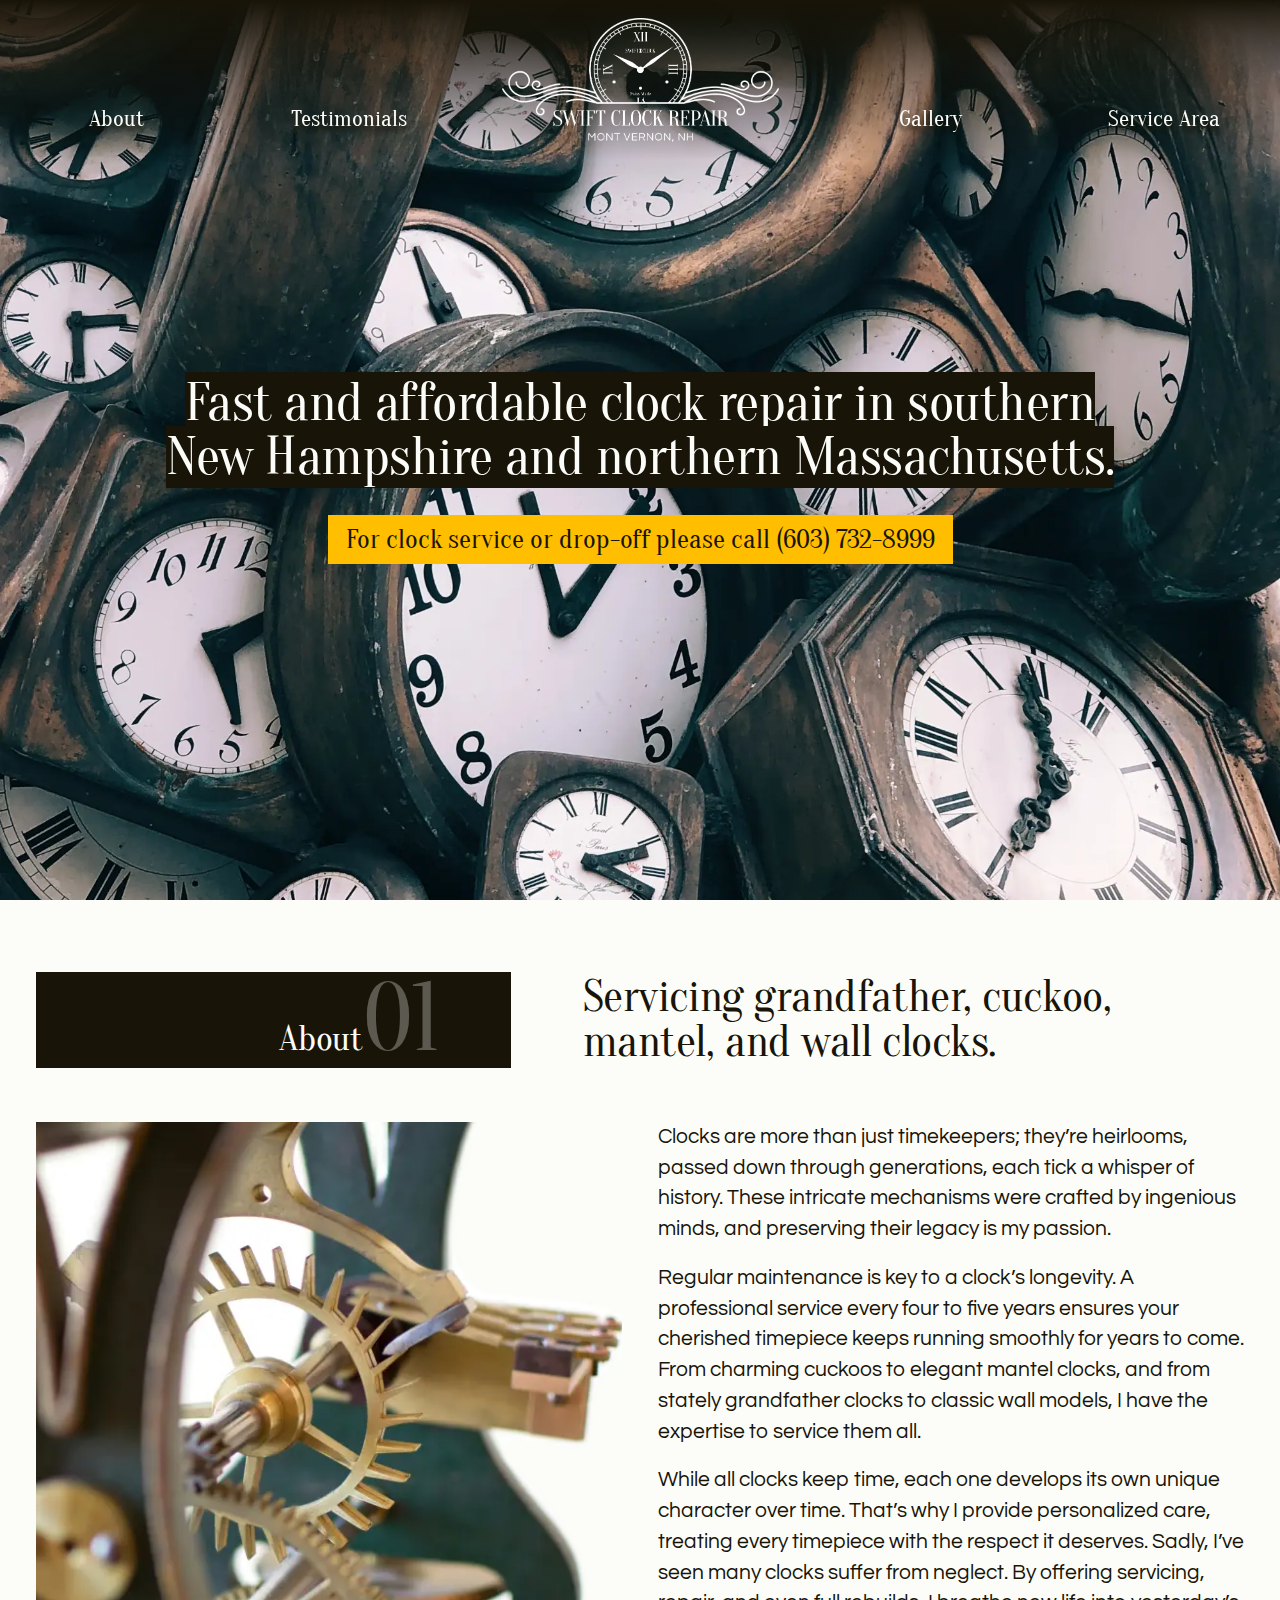
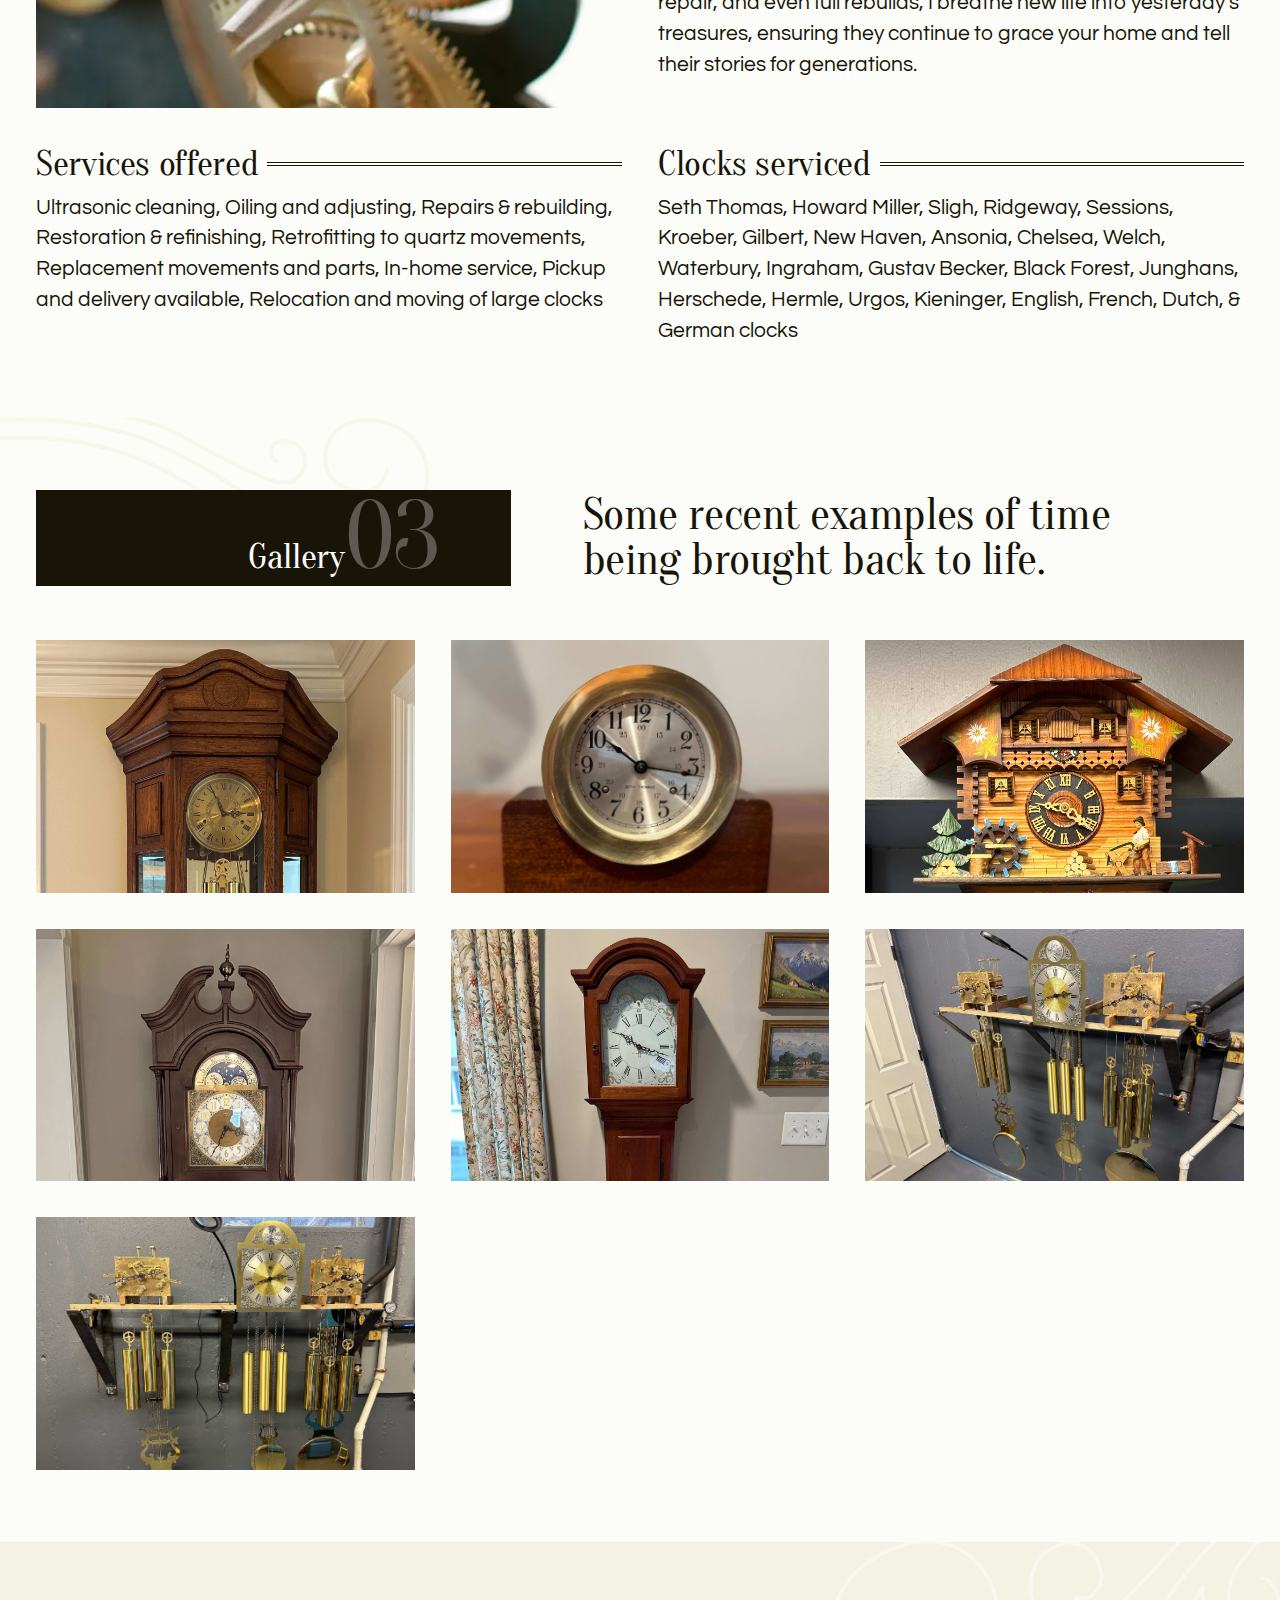
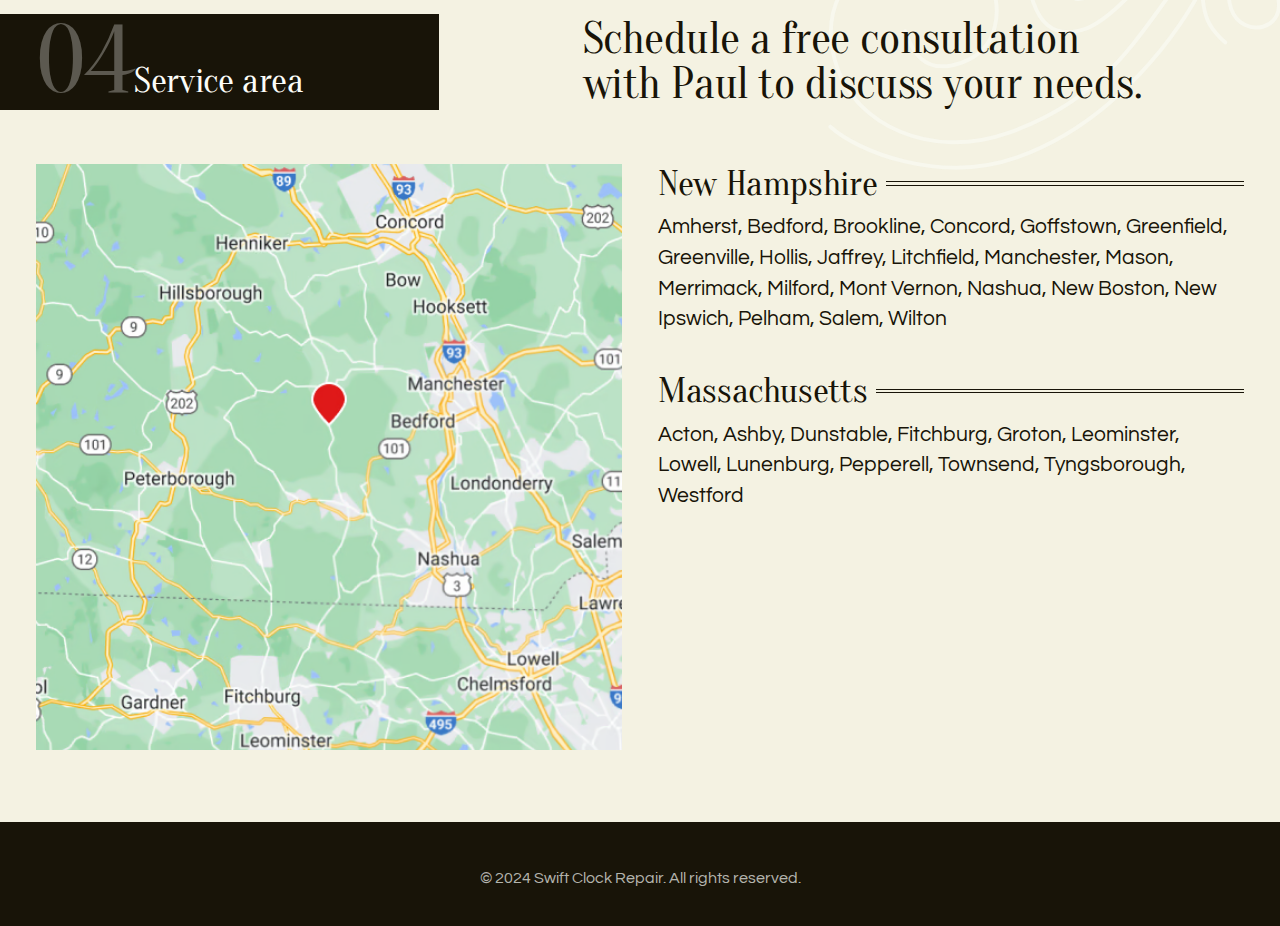
==== commit 31d405e0: "mobile styles in progress" ====
--- a/index.html
+++ b/index.html
@@ -3,7 +3,6 @@
 <head>
   <meta charset="utf-8">
   <title>Swift Clock Repair</title>
-  <meta http-equiv="refresh" content="0; url=./splash.html">
   <meta description="Fast and affordable clock repair in southern New Hampshire and northern Massachusetts.">
   <meta name="viewport" content="width=device-width, initial-scale=1">
   <meta property="og:title" content="Swift Clock Repair">
@@ -25,7 +24,9 @@
     <a href="#hero" id="logo">
       <img id="clock" srcset="./images/logo@3x.png 3x, images/logo@2x.png 2x" src="./images/logo.png" height="124" width="277" alt="Swift Clock Repair logo">
       <img id="hour" srcset="./images/logo_hour@3x.png 3x, images/logo_hour@2x.png 2x" src="./images/logo_hour.png" height="19" width="31" alt="" aria-hidden="true">
-      <div id="minute-wrap"><img id="minute" srcset="./images/logo_minute@3x.png 3x, images/logo_minute@2x.png 2x" src="./images/logo_minute.png" height="28" width="37" alt="" aria-hidden="true"></div>
+      <div id="minute-wrap">
+        <img id="minute" srcset="./images/logo_minute@3x.png 3x, images/logo_minute@2x.png 2x" src="./images/logo_minute.png" height="28" width="37" alt="" aria-hidden="true">
+      </div>
     </a>
     <a href="#gallery">Gallery</a>
     <a href="#service">Service Area</a>
@@ -105,7 +106,7 @@
     </div>
   </section>
 
-  <section id="testimonials">
+  <section id="testimonials" hidden>
     <div class="container">
       <header class="left">
         <div>
--- a/style.css
+++ b/style.css
@@ -61,7 +61,11 @@
 }
 
 section {
-  padding-block: var(--space-xl);
+  padding-block: var(--space-lg);
+
+  @media (width > 728px) {
+    padding-block: var(--space-xl);
+  }
 }
 
 nav {
@@ -114,39 +118,56 @@
 
 header {
   align-items: center;
-  display: flex;
   gap: 8rem;
-  margin-block-end: 3rem;
+  margin-block-end: var(--space-lg);
+
+  @media (width > 728px) {
+    display: flex;
+    margin-block-end: 3rem;
+  }
 
   div {
     align-items: baseline;
     background: oklch(var(--black));
-    display: flex;
+    display: inline-block;
+    flex: 1;
     font-family: var(--font-serif);
     justify-content: flex-end;
-    margin-inline: 0 -2rem;
-    padding-inline: 2rem;
-    flex: 1;
-
-    .left & {
+    margin-block-end: var(--space-sm);
+
+    @media (width > 728px) {
+      display: flex;
+      margin-block-end: unset;
+      margin-inline: 0 calc(-1 * var(--space-xl));
+      padding-inline: var(--space-xl);
+
+      .left & {
+        flex-direction: row-reverse;
+        margin-inline: calc(-1 * var(--space-xl)) 0;
+      }
+    }
+
+    span {
+      display: none;
+    }
+
+    @media (width > 728px) {
+      span {
+        color: oklch(var(--cream) / 0.3);
+        display: revert;
+        font-size: 96px;
+        letter-spacing: -0.01em;
+        line-height: 1;
+      }
+    }
+
+    &.left {
+      text-align: right;
+    }
+
+    &.right {
       flex-direction: row-reverse;
-      margin-inline: -2rem 0;
-    }
-  }
-
-  span {
-    color: oklch(var(--cream) / 0.3);
-    font-size: 96px;
-    letter-spacing: -0.01em;
-    line-height: 1;
-  }
-
-  &.left {
-    text-align: right;
-  }
-
-  &.right {
-    flex-direction: row-reverse;
+    }
   }
 }
 
@@ -265,6 +286,7 @@
 #logo {
   filter: drop-shadow(0 2rem 2rem oklch(var(--black)));
   margin-inline: var(--space-lg);
+  position: relative;
   user-select: none;
 }
 
@@ -368,23 +390,35 @@
 }
 
 .grid-2 {
-  display: grid;
   grid-template-columns: repeat(2, 1fr);
   gap: var(--space-lg);
+
+  @media (width > 728px) {
+    display: grid;
+  }
 
   img {
     aspect-ratio: 1;
     height: 100%;
+    margin-block-end: var(--space-lg);
     object-fit: cover;
     object-position: right;
     width: 100%;
+
+    @media (width > 728px) {
+      margin-block-end: unset;
+    }
   }
 }
 
 .grid-3 {
   display: grid;
   grid-template-columns: repeat(3, 1fr);
-  gap: var(--space-lg);
+  gap: var(--space-sm);
+
+  @media (width > 728px) {
+    gap: var(--space-lg);
+  }
 }
 
 
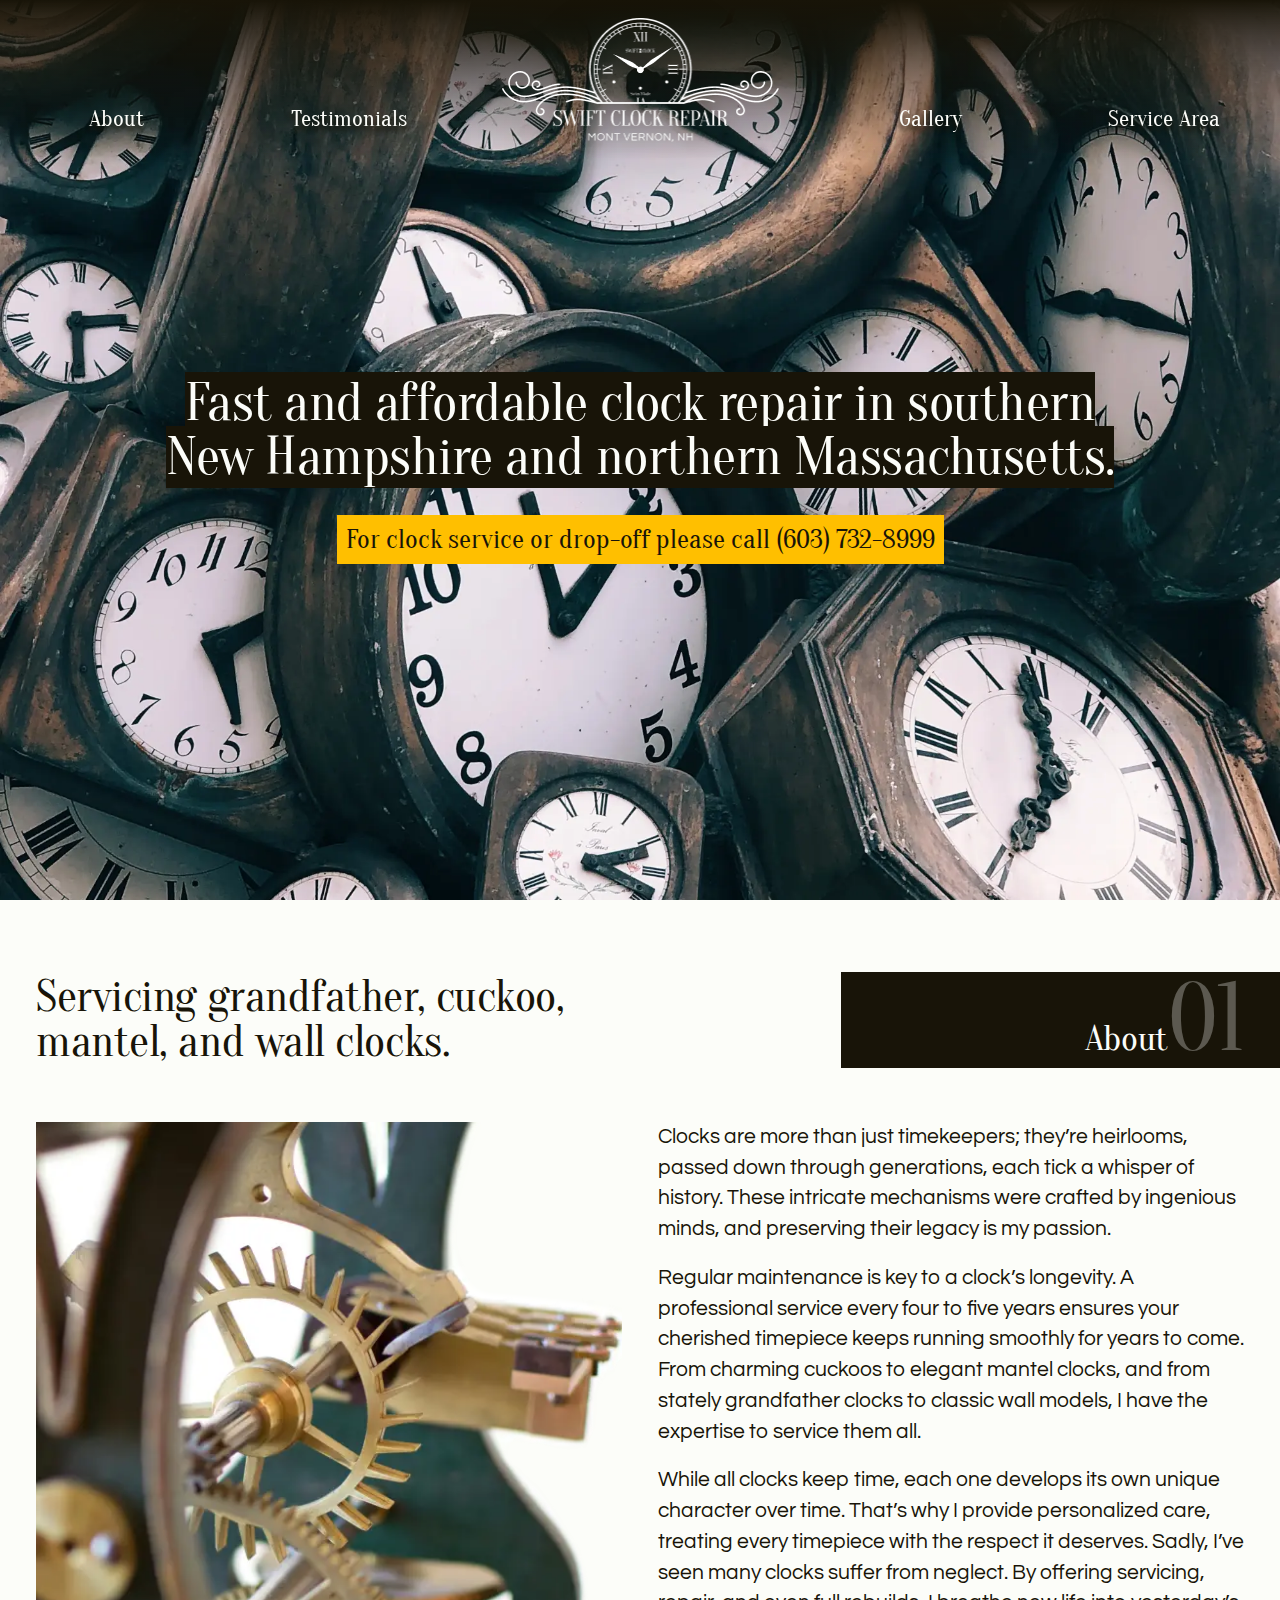
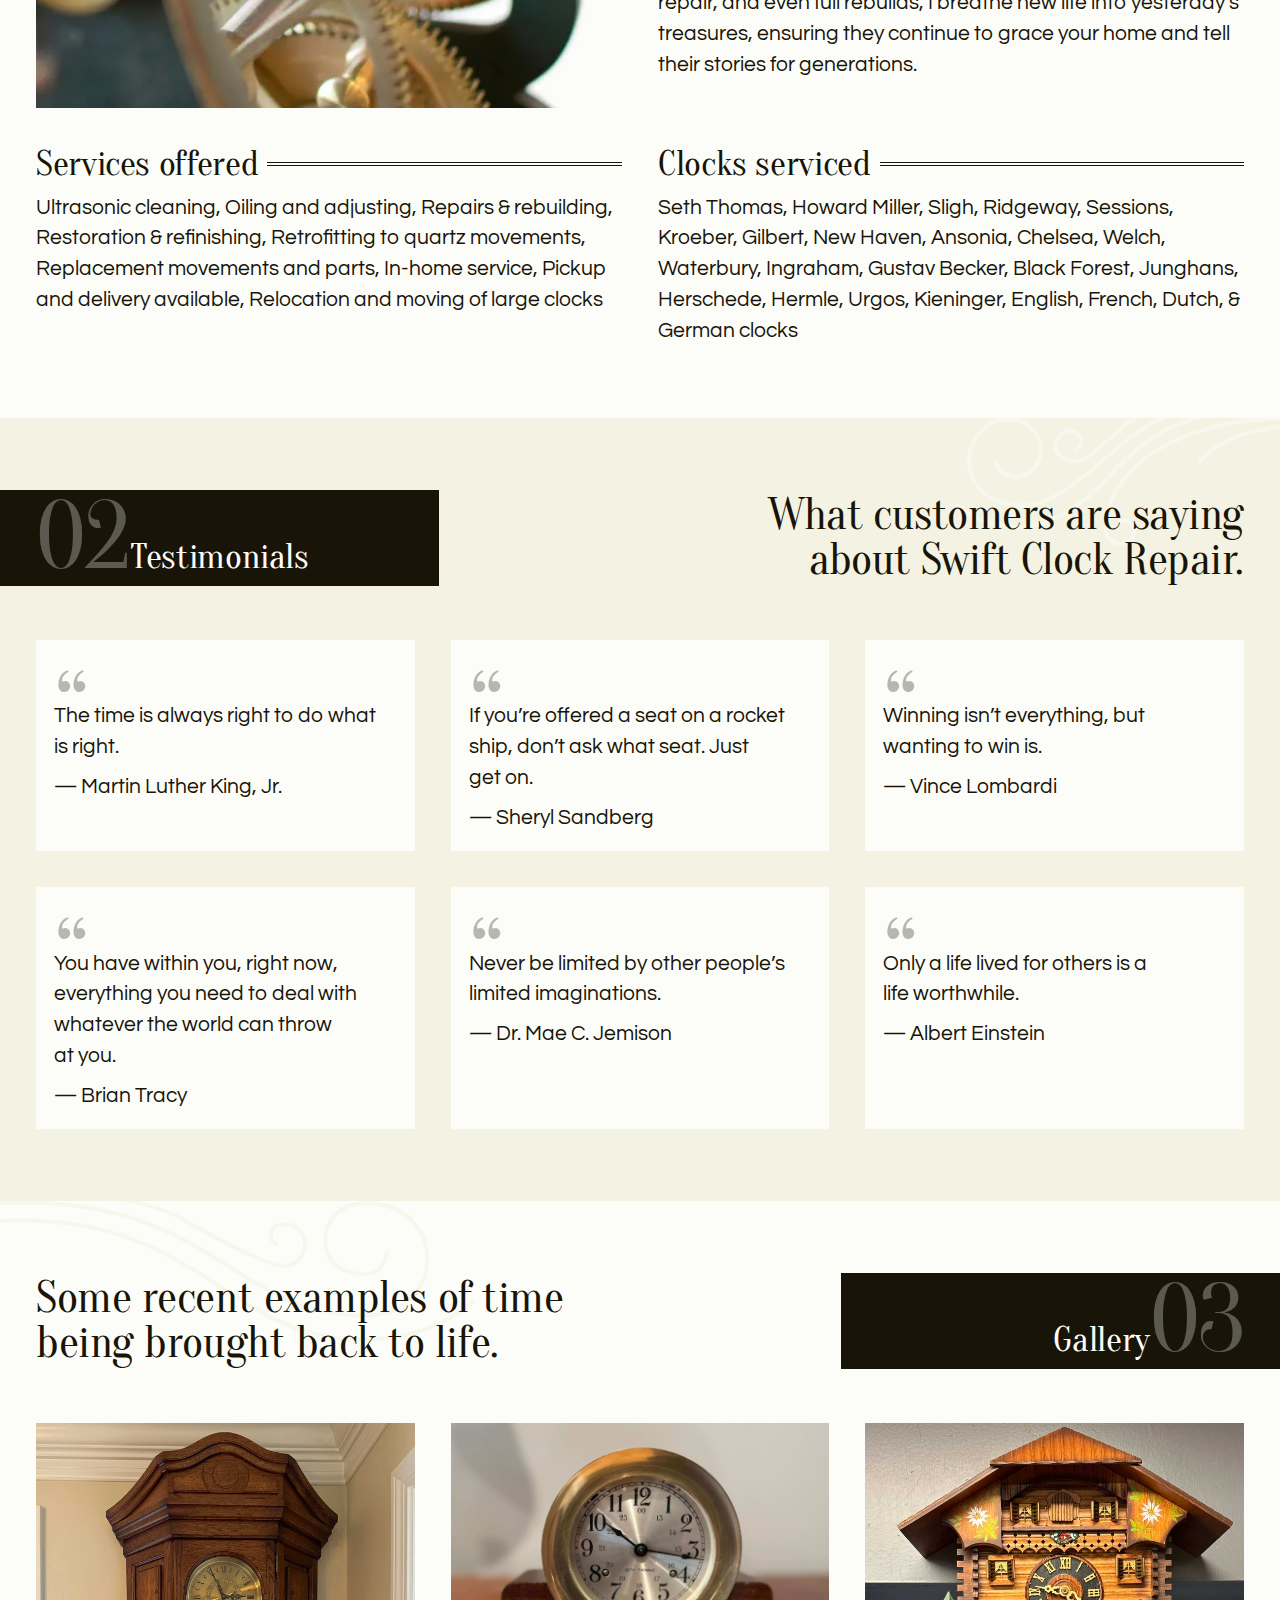
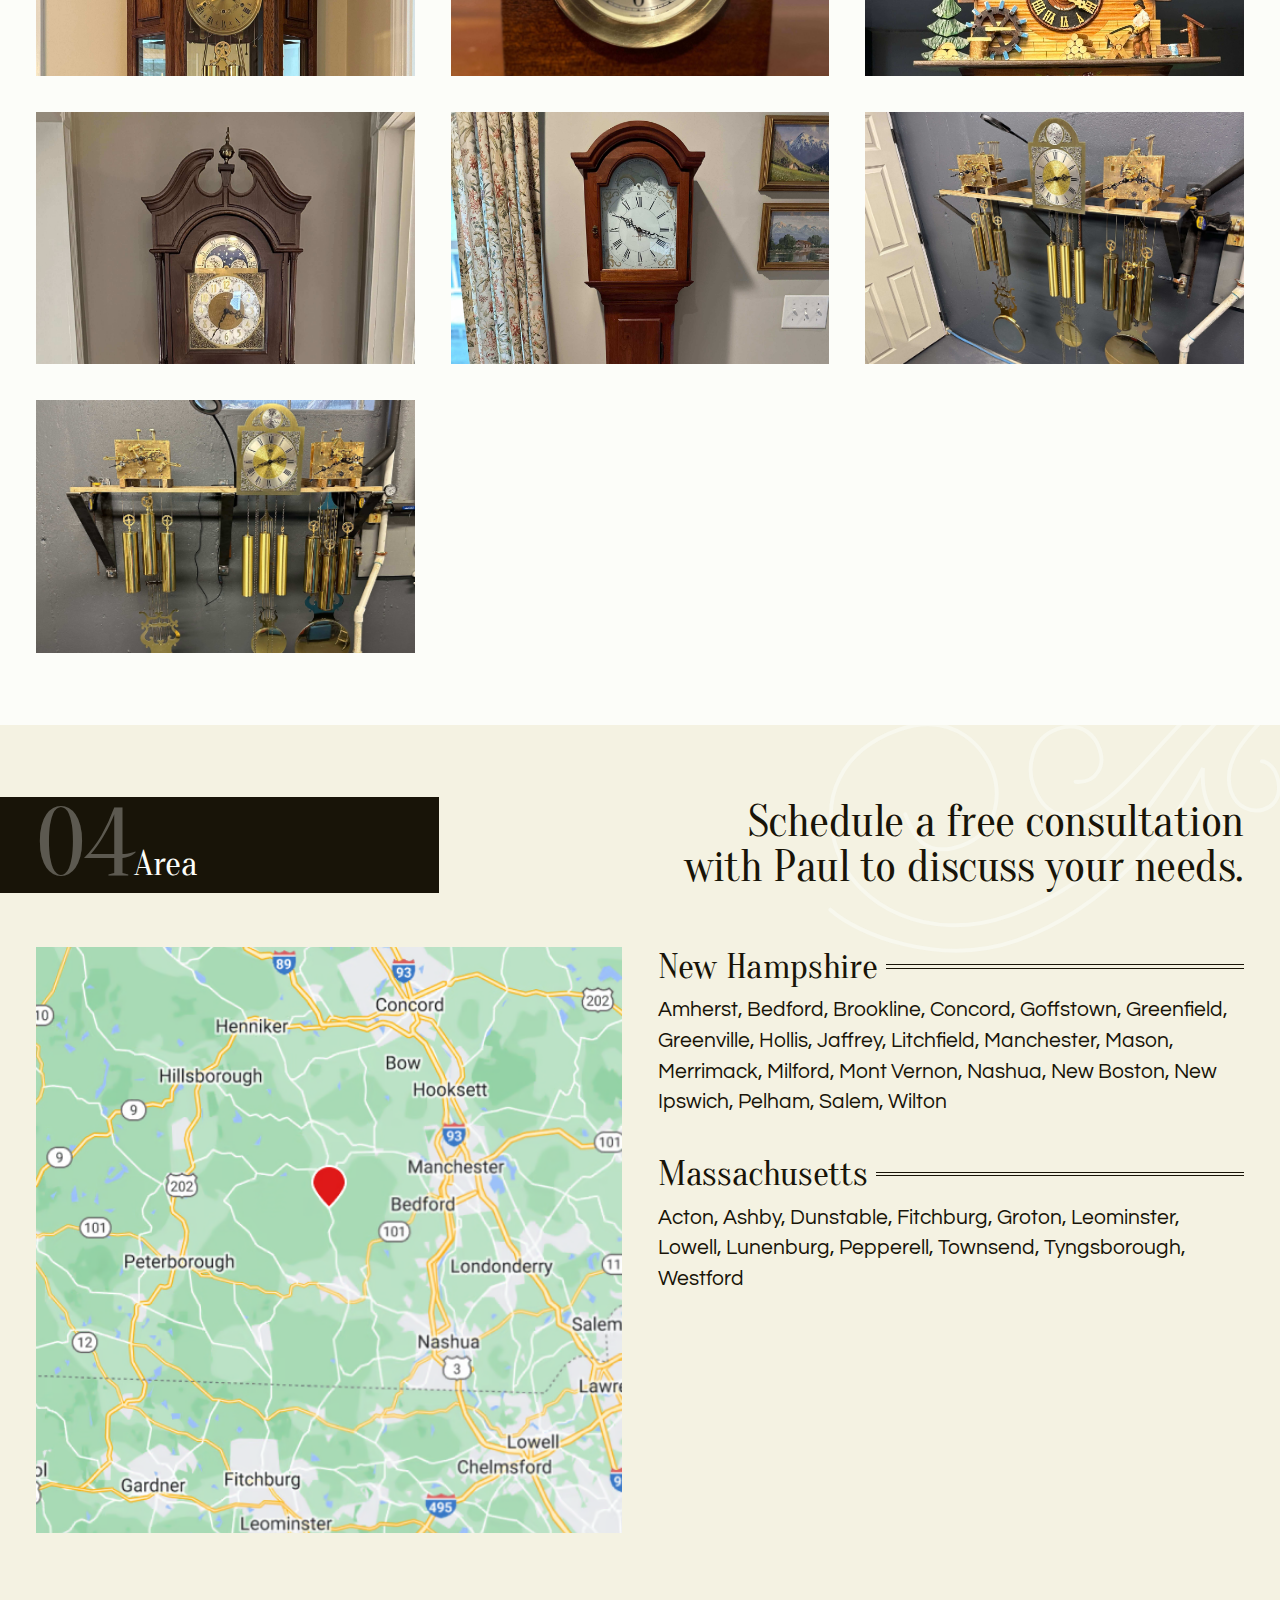
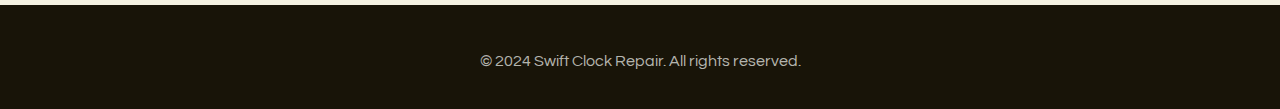
==== commit 2bae9e53: "Fix more things and mobile" ====
--- a/index.html
+++ b/index.html
@@ -18,22 +18,22 @@
   <link rel="stylesheet" href="./style.css">
 </head>
 <body>
-  <nav>
-    <a href="#about">About</a>
-    <a href="#testimonials">Testimonials</a>
-    <a href="#hero" id="logo">
-      <img id="clock" srcset="./images/logo@3x.png 3x, images/logo@2x.png 2x" src="./images/logo.png" height="124" width="277" alt="Swift Clock Repair logo">
-      <img id="hour" srcset="./images/logo_hour@3x.png 3x, images/logo_hour@2x.png 2x" src="./images/logo_hour.png" height="19" width="31" alt="" aria-hidden="true">
-      <div id="minute-wrap">
-        <img id="minute" srcset="./images/logo_minute@3x.png 3x, images/logo_minute@2x.png 2x" src="./images/logo_minute.png" height="28" width="37" alt="" aria-hidden="true">
-      </div>
-    </a>
-    <a href="#gallery">Gallery</a>
-    <a href="#service">Service Area</a>
-    <a href="tel:6037328999" class="callout">Call (603) 732-8999</a>
-  </nav>
-
   <section id="hero">
+    <nav>
+      <a href="#about">About</a>
+      <a href="#testimonials">Testimonials</a>
+      <a href="#hero" id="logo">
+        <img id="clock" srcset="./images/logo@3x.png 3x, images/logo@2x.png 2x" src="./images/logo.png" height="124" width="277" alt="Swift Clock Repair logo">
+        <img id="hour" srcset="./images/logo_hour@3x.png 3x, images/logo_hour@2x.png 2x" src="./images/logo_hour.png" height="19" width="31" alt="" aria-hidden="true">
+        <div id="minute-wrap">
+          <img id="minute" srcset="./images/logo_minute@3x.png 3x, images/logo_minute@2x.png 2x" src="./images/logo_minute.png" height="28" width="37" alt="" aria-hidden="true">
+        </div>
+      </a>
+      <a href="#gallery">Gallery</a>
+      <a href="#service">Service Area</a>
+      <a href="tel:6037328999" class="callout">Call (603) 732-8999</a>
+    </nav>
+
     <div class="container">
       <h1><span>Fast and affordable clock repair in southern New Hampshire and northern Massachusetts.</span></h1>
       <a href="tel:6037328999" class="callout m">For clock service or drop-off please call (603) 732-8999</a>
@@ -60,8 +60,8 @@
         </div>
       </div>
 
-      <div class="grid-2 m">
-        <div>
+      <div class="grid-2">
+        <div class="m">
           <h4>Services offered</h4>
           <ul role="list" class="csl">
             <li>Ultrasonic cleaning</li>
@@ -76,7 +76,7 @@
           </ul>
         </div>
 
-        <div>
+        <div class="m">
           <h4>Clocks serviced</h4>
           <ul role="list" class="csl">
             <li>Seth Thomas</li>
@@ -106,7 +106,7 @@
     </div>
   </section>
 
-  <section id="testimonials" hidden>
+  <section id="testimonials" >
     <div class="container">
       <header class="left">
         <div>
@@ -234,7 +234,7 @@
     <div class="container">
       <header class="left">
         <div>
-          <h2>Service area</h2>
+          <h2>Area</h2>
           <span aria-hidden="true">04</span>
         </div>
         <h3>Schedule a free consultation with Paul to discuss your needs.</h3>
--- a/style.css
+++ b/style.css
@@ -72,21 +72,33 @@
   align-items: flex-end;
   background-color: oklch(var(--black) / 0);
   background-image: linear-gradient(to bottom in oklab, oklch(var(--black)) 0%, oklch(var(--black) / 0) 100%);
-  display: flex;
   padding-block: 1rem;
-  position: fixed;
+  position: absolute;
   text-align: center;
   top: 0;
   width: 100%;
   z-index: 2;
   transition: all 0.4s;
 
-  &.solid {
-    background-color: oklch(var(--black));
+  @media (width > 728px) {
+    display: flex;
+    position: fixed;
+
+    &.solid {
+      background-color: oklch(var(--black));
+    }
   }
 
   > * {
     flex: 1;
+  }
+
+  a:not(#logo) {
+    display: none;
+
+    @media (width > 728px) {
+      display: revert;
+    }
   }
 
   a:not(:last-child):not(#logo) {
@@ -160,14 +172,14 @@
         line-height: 1;
       }
     }
-
-    &.left {
-      text-align: right;
-    }
-
-    &.right {
-      flex-direction: row-reverse;
-    }
+  }
+
+  &.left {
+    text-align: right;
+  }
+
+  &.right {
+    flex-direction: row-reverse;
   }
 }
 
@@ -201,9 +213,12 @@
 
 h1 {
   color: oklch(var(--cream));
-  font-size: 3rem;
   line-height: 1;
   padding-block: var(--space-lg);
+
+  @media (width > 728px) {
+    font-size: 3rem;
+  }
 
   span {
     background: oklch(var(--black));
@@ -284,10 +299,16 @@
 }
 
 #logo {
+  display: inline-block;
   filter: drop-shadow(0 2rem 2rem oklch(var(--black)));
-  margin-inline: var(--space-lg);
+  margin: 0 auto;
   position: relative;
   user-select: none;
+  width: fit-content;
+
+  @media (width > 728px) {
+    margin: 0 var(--space-lg);
+  }
 }
 
 #clock {
@@ -346,6 +367,17 @@
   blockquote {
     margin-block-end: var(--space-sm);
   }
+
+  .grid-3 {
+    display: grid;
+    grid-template-columns: repeat(1, 1fr);
+    gap: var(--space-sm);
+
+    @media (width > 728px) {
+      gap: var(--space-lg);
+      grid-template-columns: repeat(3, 1fr);
+    }
+  }
 }
 
 #gallery {
@@ -385,7 +417,7 @@
   background: oklch(var(--gold));
   color: oklch(var(--black));
   font-family: var(--font-serif);
-  padding: var(--space-sm) var(--space-md);
+  padding: var(--space-sm);
   text-decoration: none;
 }
 
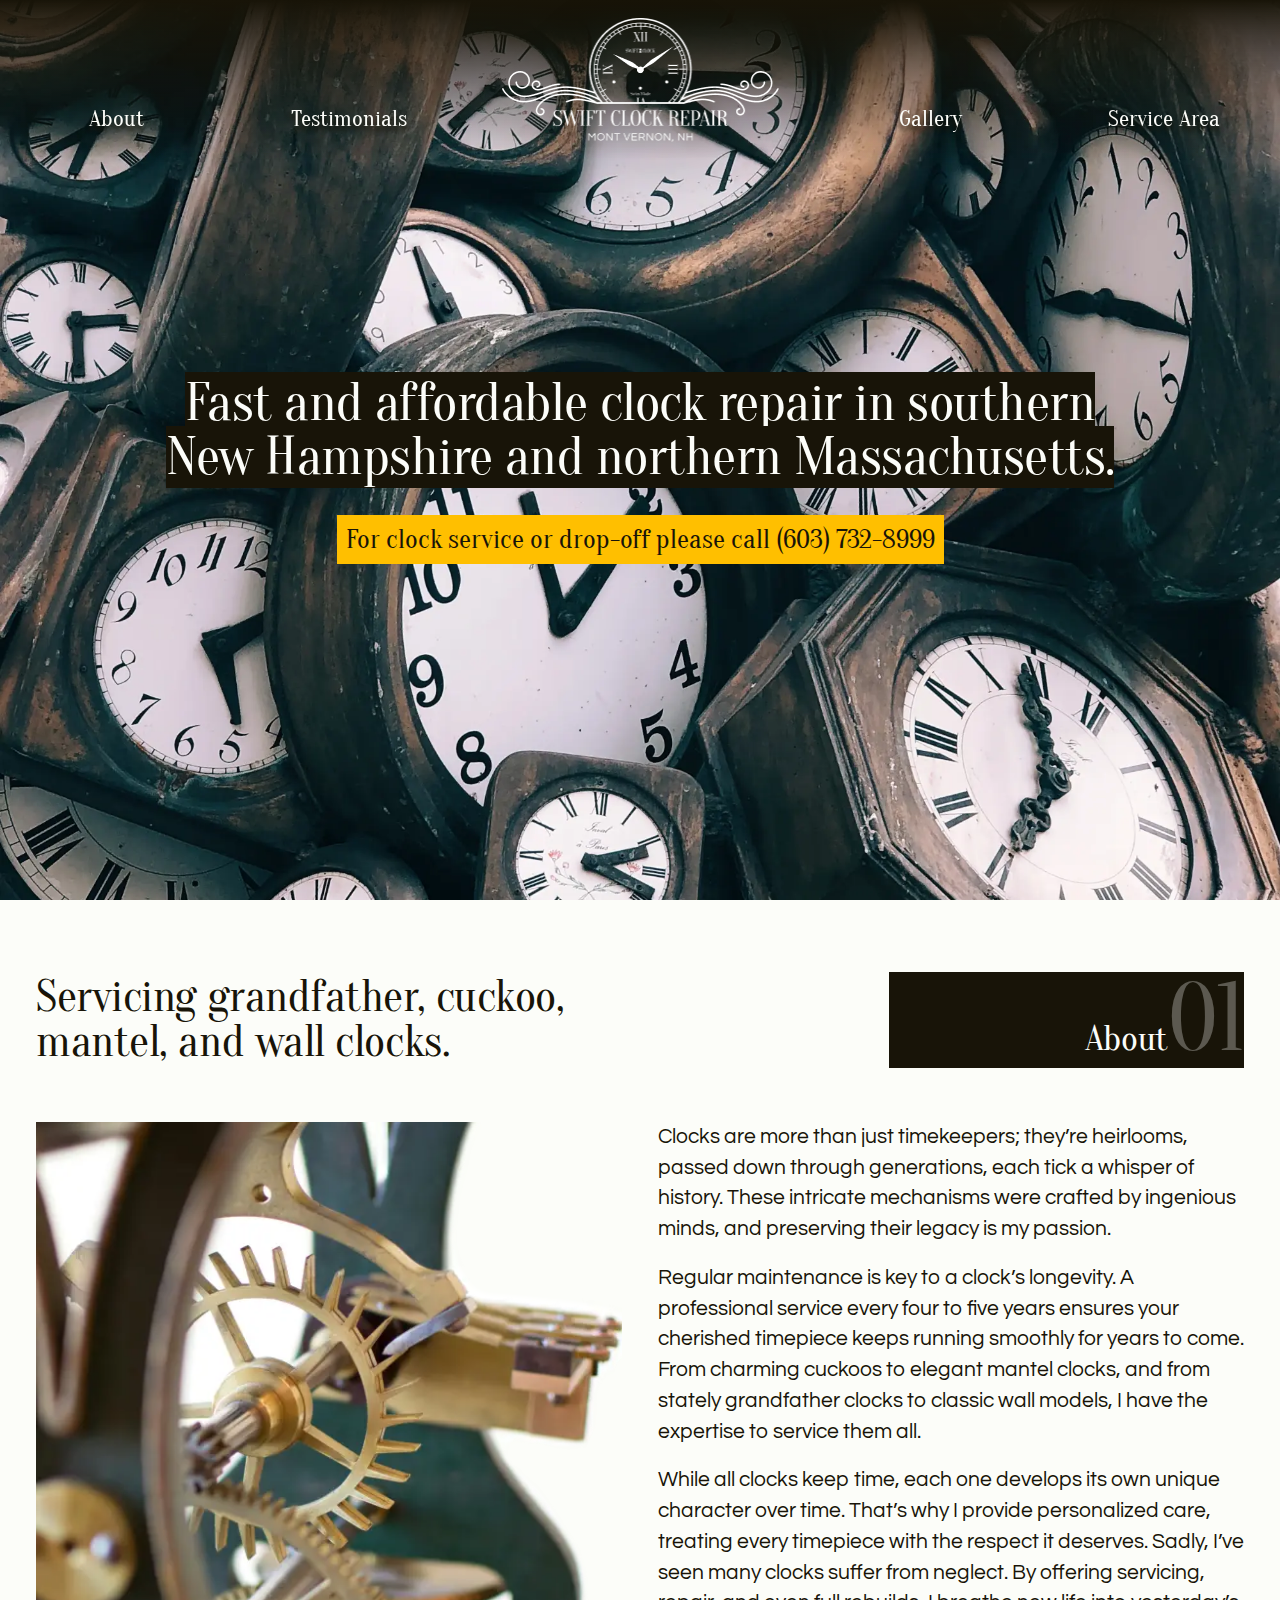
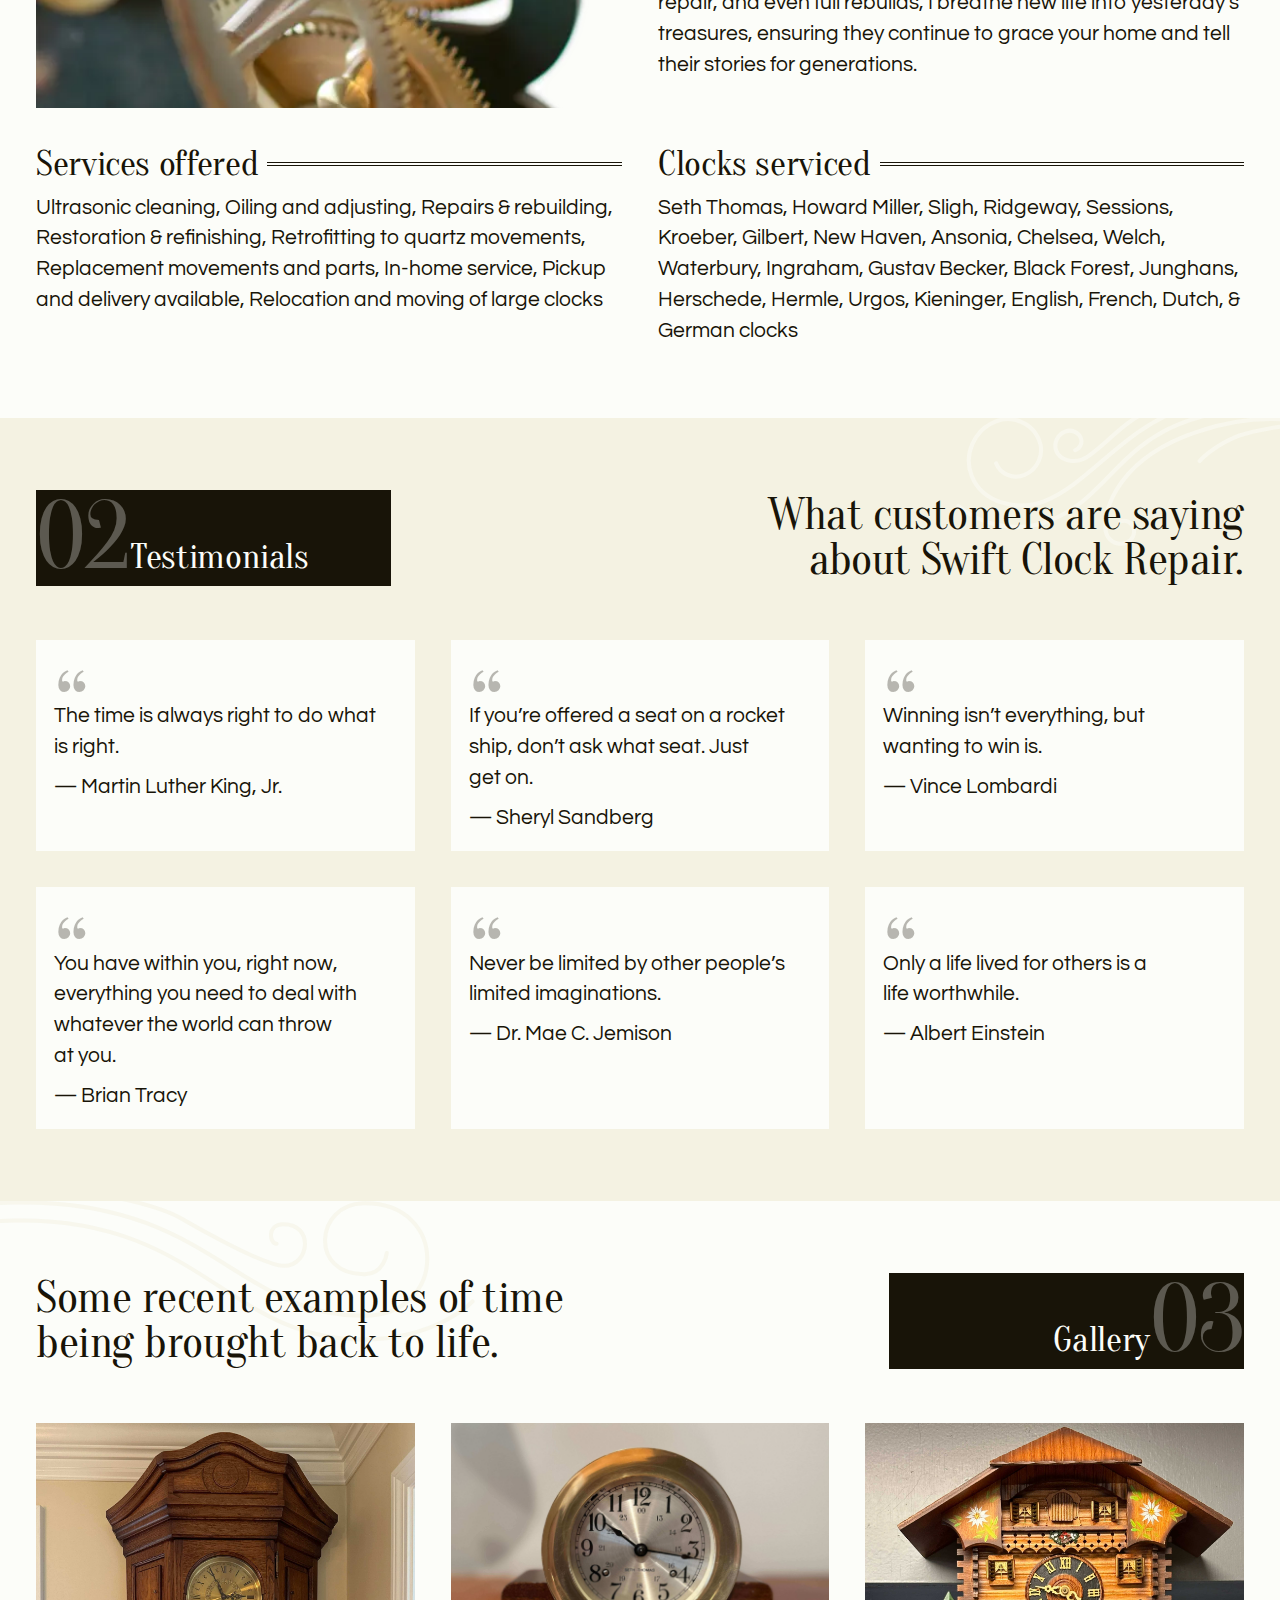
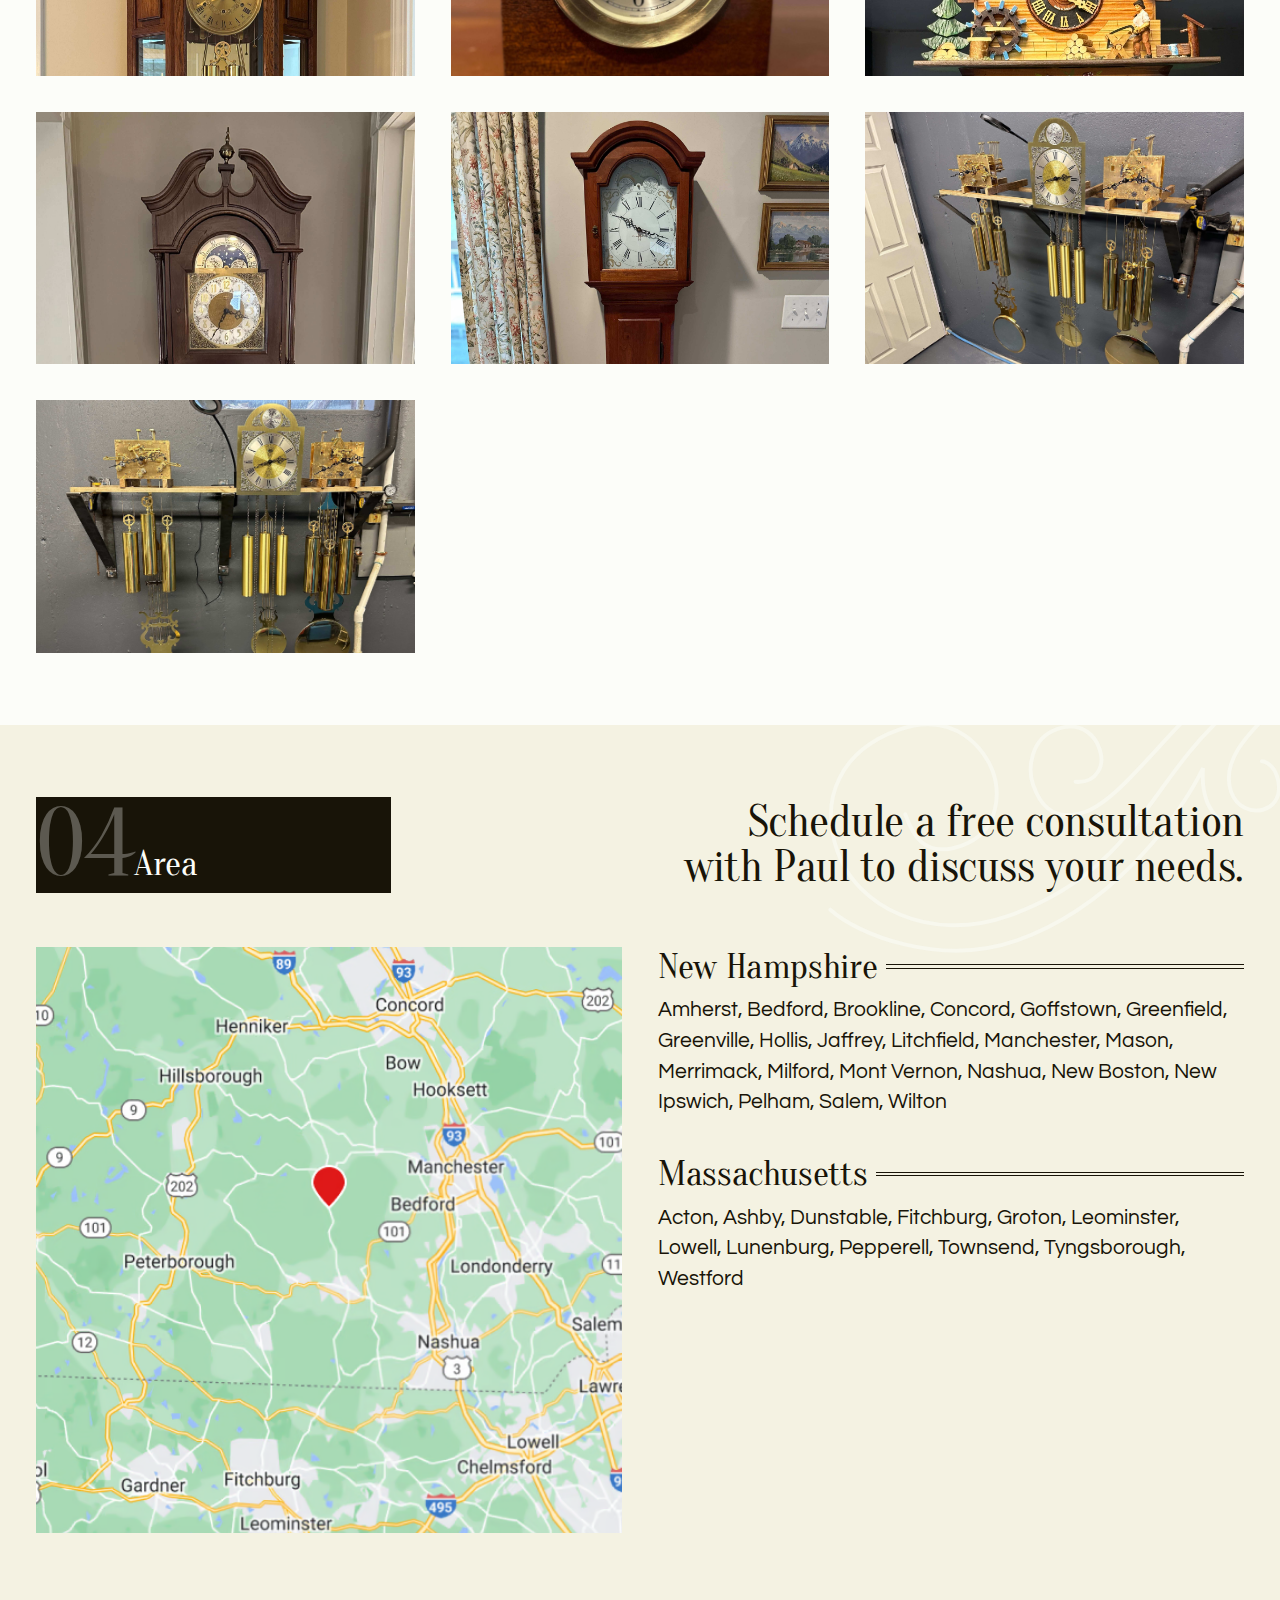
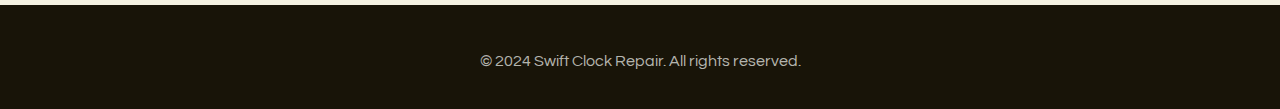
==== commit 4741a8ad: "close popover" ====
--- a/index.html
+++ b/index.html
@@ -160,70 +160,77 @@
           <button popovertarget="image-1">
             <img src="./images/image0.jpg" alt="" loading="lazy">
           </button>
-          <div popover id="image-1">
+          <div popover="manual" id="image-1">
             <figure>
               <img src="./images/image0.jpg" alt="" loading="lazy">
             </figure>
+            <button popovertarget="image-1" popovertargetaction="hide" aria-label="Close popover">×</button>
           </div>
         </li>
         <li>
           <button popovertarget="image-2">
             <img src="./images/image2.jpg" alt="" loading="lazy">
           </button>
-          <div popover id="image-2">
+          <div popover="manual" id="image-2">
             <figure>
               <img src="./images/image2.jpg" alt="" loading="lazy">
             </figure>
+            <button popovertarget="image-2" popovertargetaction="hide" aria-label="Close popover">×</button>
           </div>
         </li>
         <li>
           <button popovertarget="image-3">
             <img src="./images/image3.jpg" alt="" loading="lazy">
           </button>
-          <div popover id="image-3">
+          <div popover="manual" id="image-3">
             <figure>
               <img src="./images/image3.jpg" alt="" loading="lazy">
             </figure>
+            <button popovertarget="image-3" popovertargetaction="hide" aria-label="Close popover">×</button>
           </div>
         </li>
         <li>
           <button popovertarget="image-4">
             <img src="./images/image4.jpg" alt="" loading="lazy">
           </button>
-          <div popover id="image-4">
+          <div popover="manual" id="image-4">
             <figure>
               <img src="./images/image4.jpg" alt="" loading="lazy">
             </figure>
+            <button popovertarget="image-4" popovertargetaction="hide" aria-label="Close popover">×</button>
           </div>
         </li>
         <li>
           <button popovertarget="image-5">
             <img src="./images/image5.jpg" alt="" loading="lazy">
           </button>
-          <div popover id="image-5">
+          <div popover="manual" id="image-5">
             <figure>
               <img src="./images/image5.jpg" alt="" loading="lazy">
             </figure>
+            <button popovertarget="image-5" popovertargetaction="hide" aria-label="Close popover">×</button>
           </div>
         </li>
         <li>
           <button popovertarget="image-6">
             <img src="./images/image6.jpg" alt="" loading="lazy">
           </button>
-          <div popover id="image-6">
+          <div popover="manual" id="image-6">
             <figure>
               <img src="./images/image6.jpg" alt="" loading="lazy">
             </figure>
+            <button popovertarget="image-6" popovertargetaction="hide" aria-label="Close popover">×</button>
           </div>
         </li>
         <li>
           <button popovertarget="image-7">
             <img src="./images/image7.jpg" alt="" loading="lazy">
           </button>
-          <div popover id="image-7">
+          <div popover="manual" id="image-7">
             <figure>
               <img src="./images/image7.jpg" alt="" loading="lazy">
             </figure>
+            <button popovertarget="image-7" popovertargetaction="hide" aria-label="Close popover">×</button>
           </div>
         </li>
       </div>
--- a/style.css
+++ b/style.css
@@ -150,12 +150,9 @@
     @media (width > 728px) {
       display: flex;
       margin-block-end: unset;
-      margin-inline: 0 calc(-1 * var(--space-xl));
-      padding-inline: var(--space-xl);
 
       .left & {
         flex-direction: row-reverse;
-        margin-inline: calc(-1 * var(--space-xl)) 0;
       }
     }
 
@@ -489,6 +486,18 @@
   }
 }
 
+[popovertargetaction="hide"] {
+  background: #fff;
+  font-size: 36px;
+  font-weight: bold;
+  height: 36px;
+  line-height: 1;
+  position: absolute;
+  right: 0;
+  top: 0;
+  width: 36px;
+}
+
 @media (prefers-reduced-motion: reduce) {
   * {
     animation: none !important;
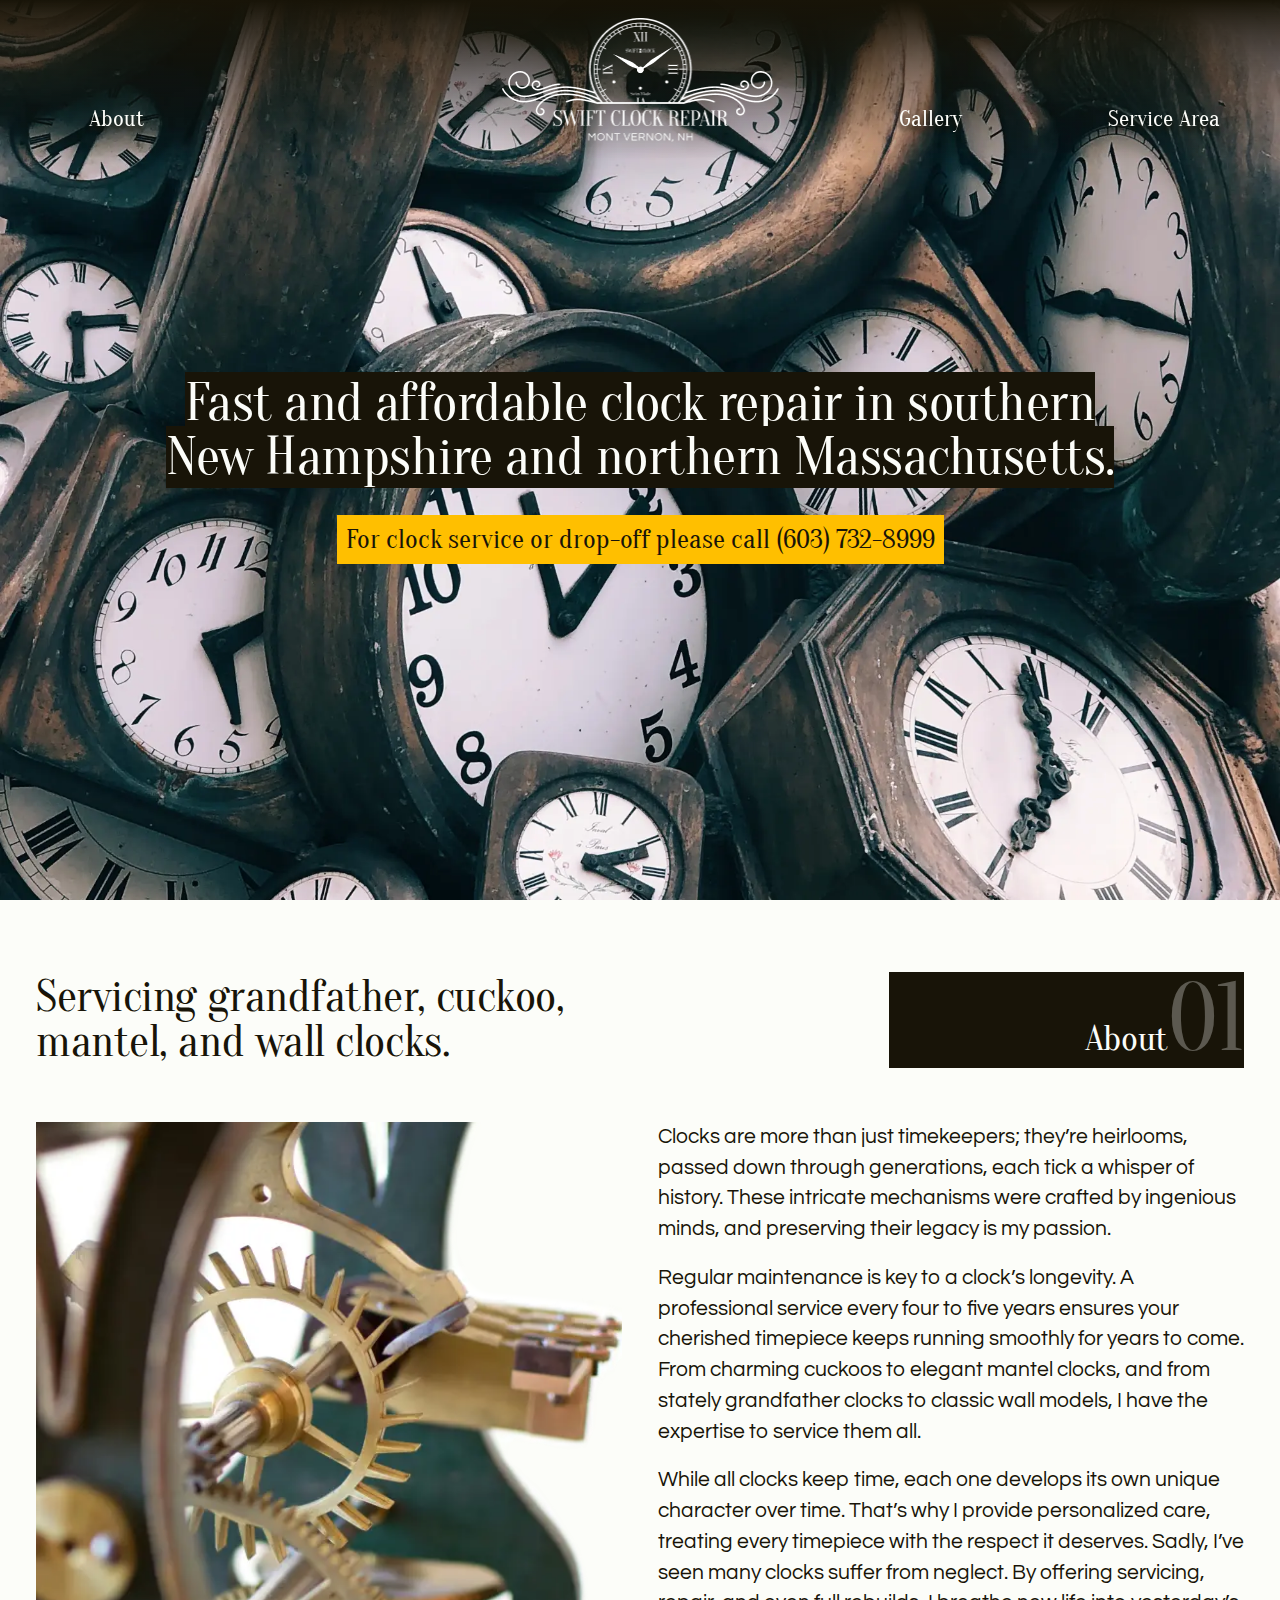
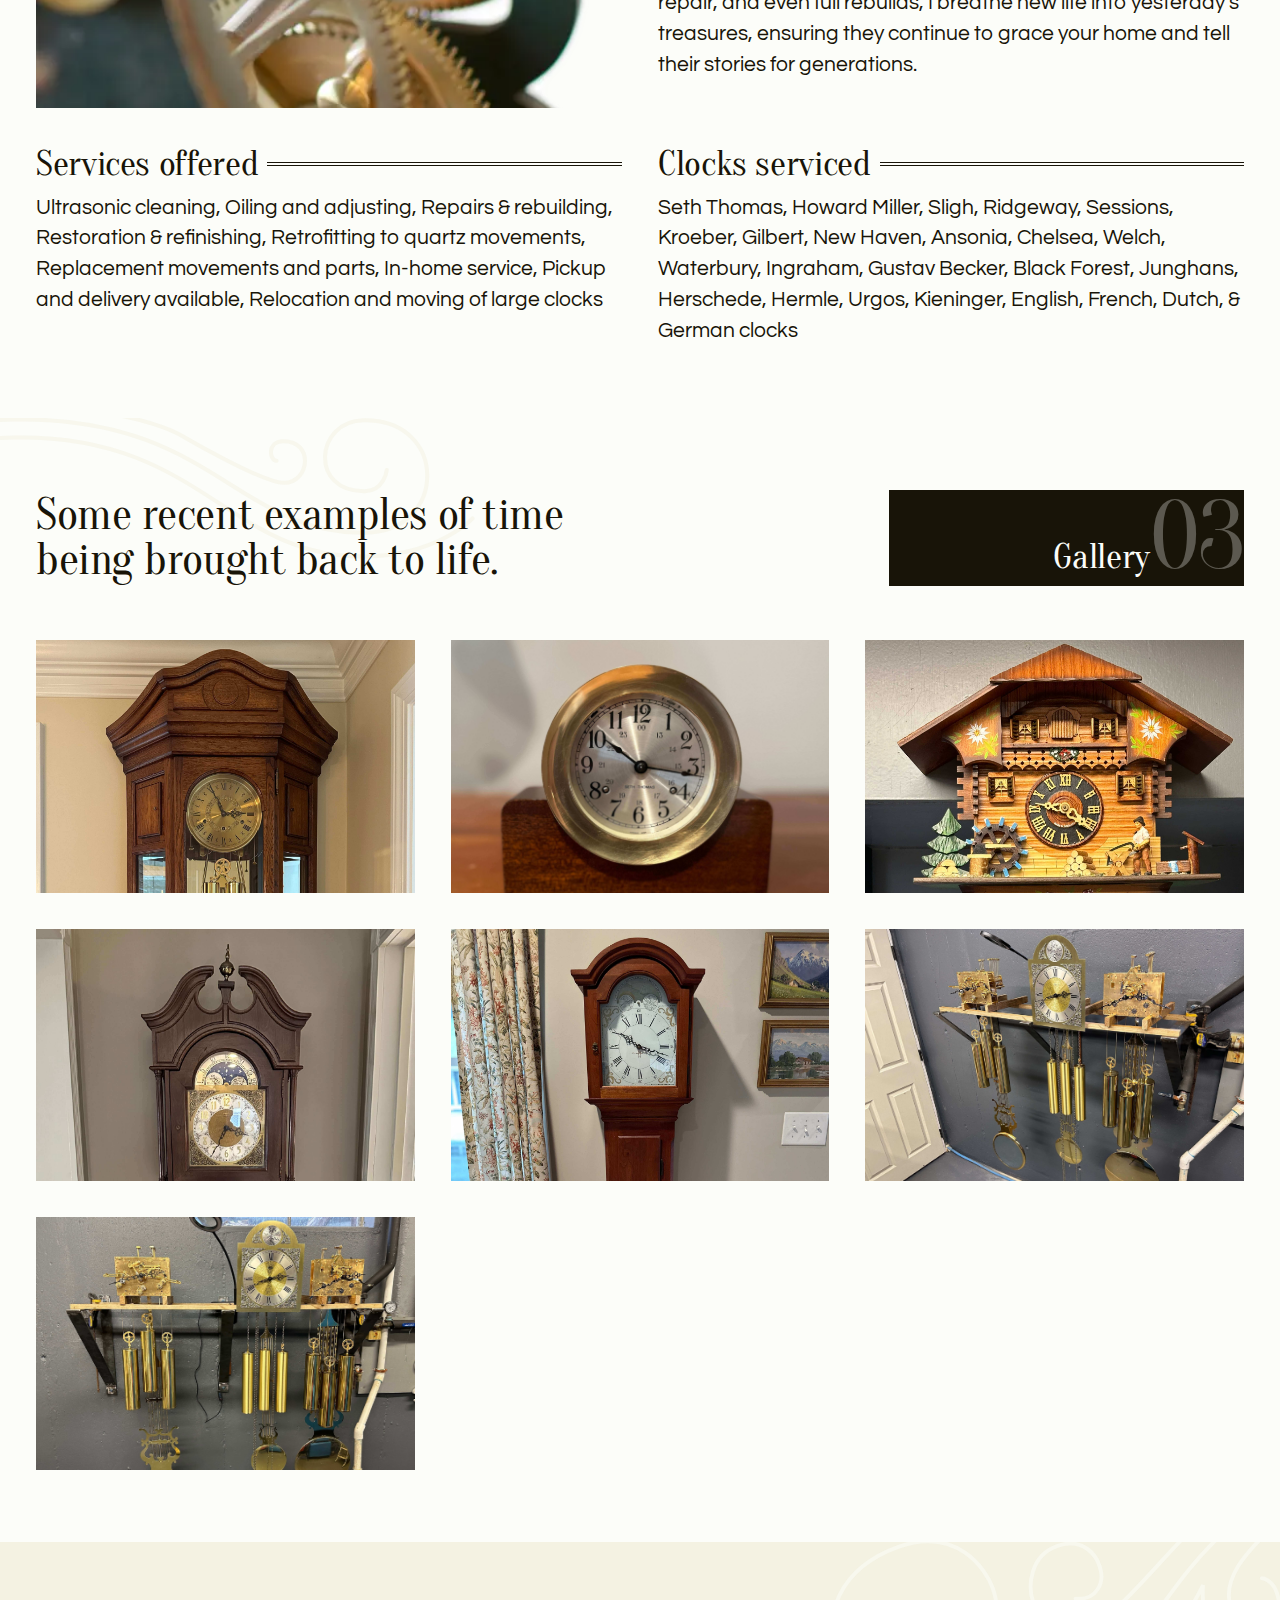
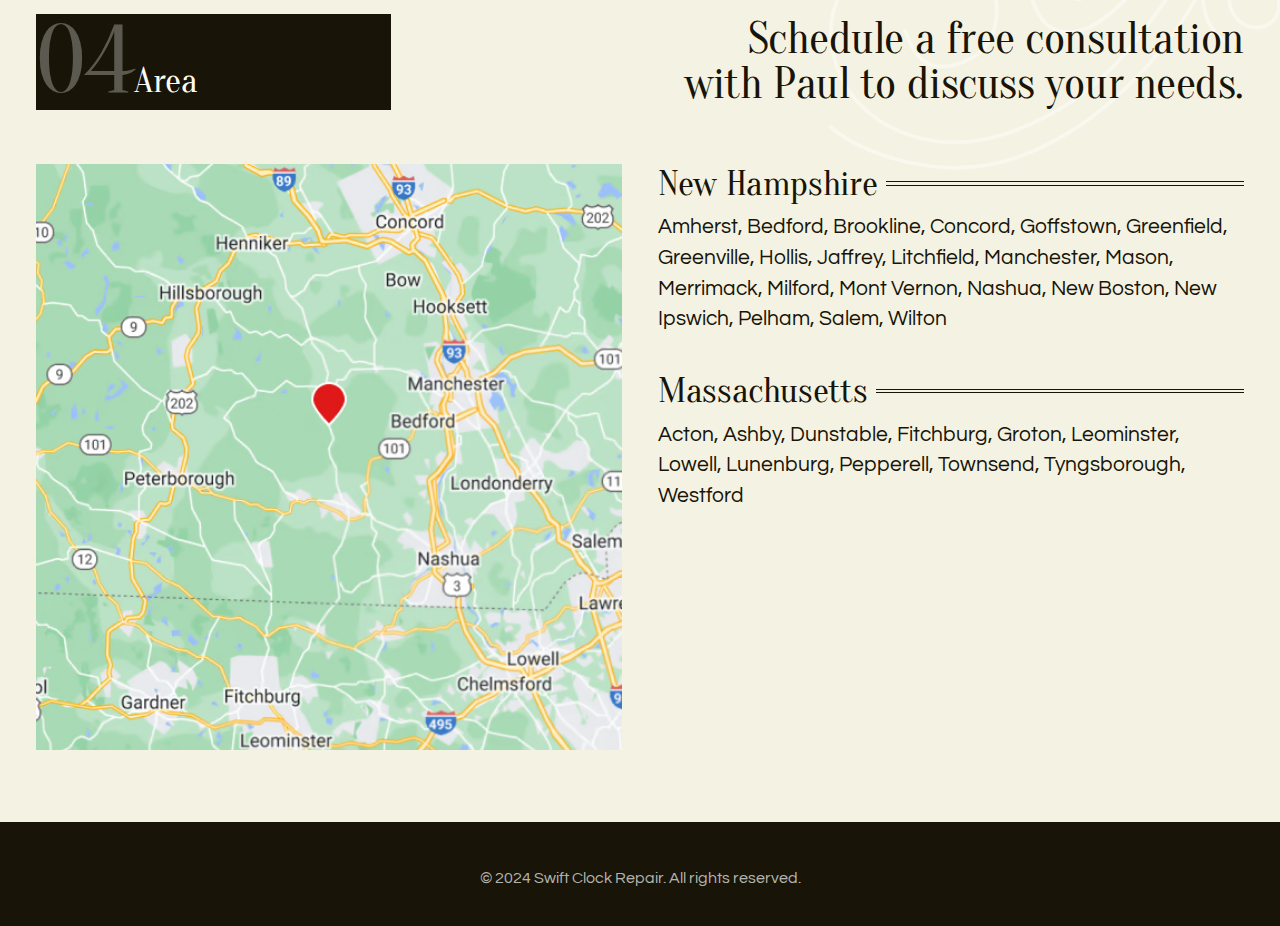
==== commit 512f5b7c: "hide testimonials" ====
--- a/index.html
+++ b/index.html
@@ -106,7 +106,7 @@
     </div>
   </section>
 
-  <section id="testimonials" >
+  <section id="testimonials" hidden>
     <div class="container">
       <header class="left">
         <div>
--- a/style.css
+++ b/style.css
@@ -488,6 +488,7 @@
 
 [popovertargetaction="hide"] {
   background: #fff;
+  color: oklch(var(--black));
   font-size: 36px;
   font-weight: bold;
   height: 36px;
@@ -504,3 +505,9 @@
     transition: none !important;
   }
 }
+
+[href="#testimonials"] {
+  color: transparent;
+  pointer-events: none;
+  visibility: hidden;
+}
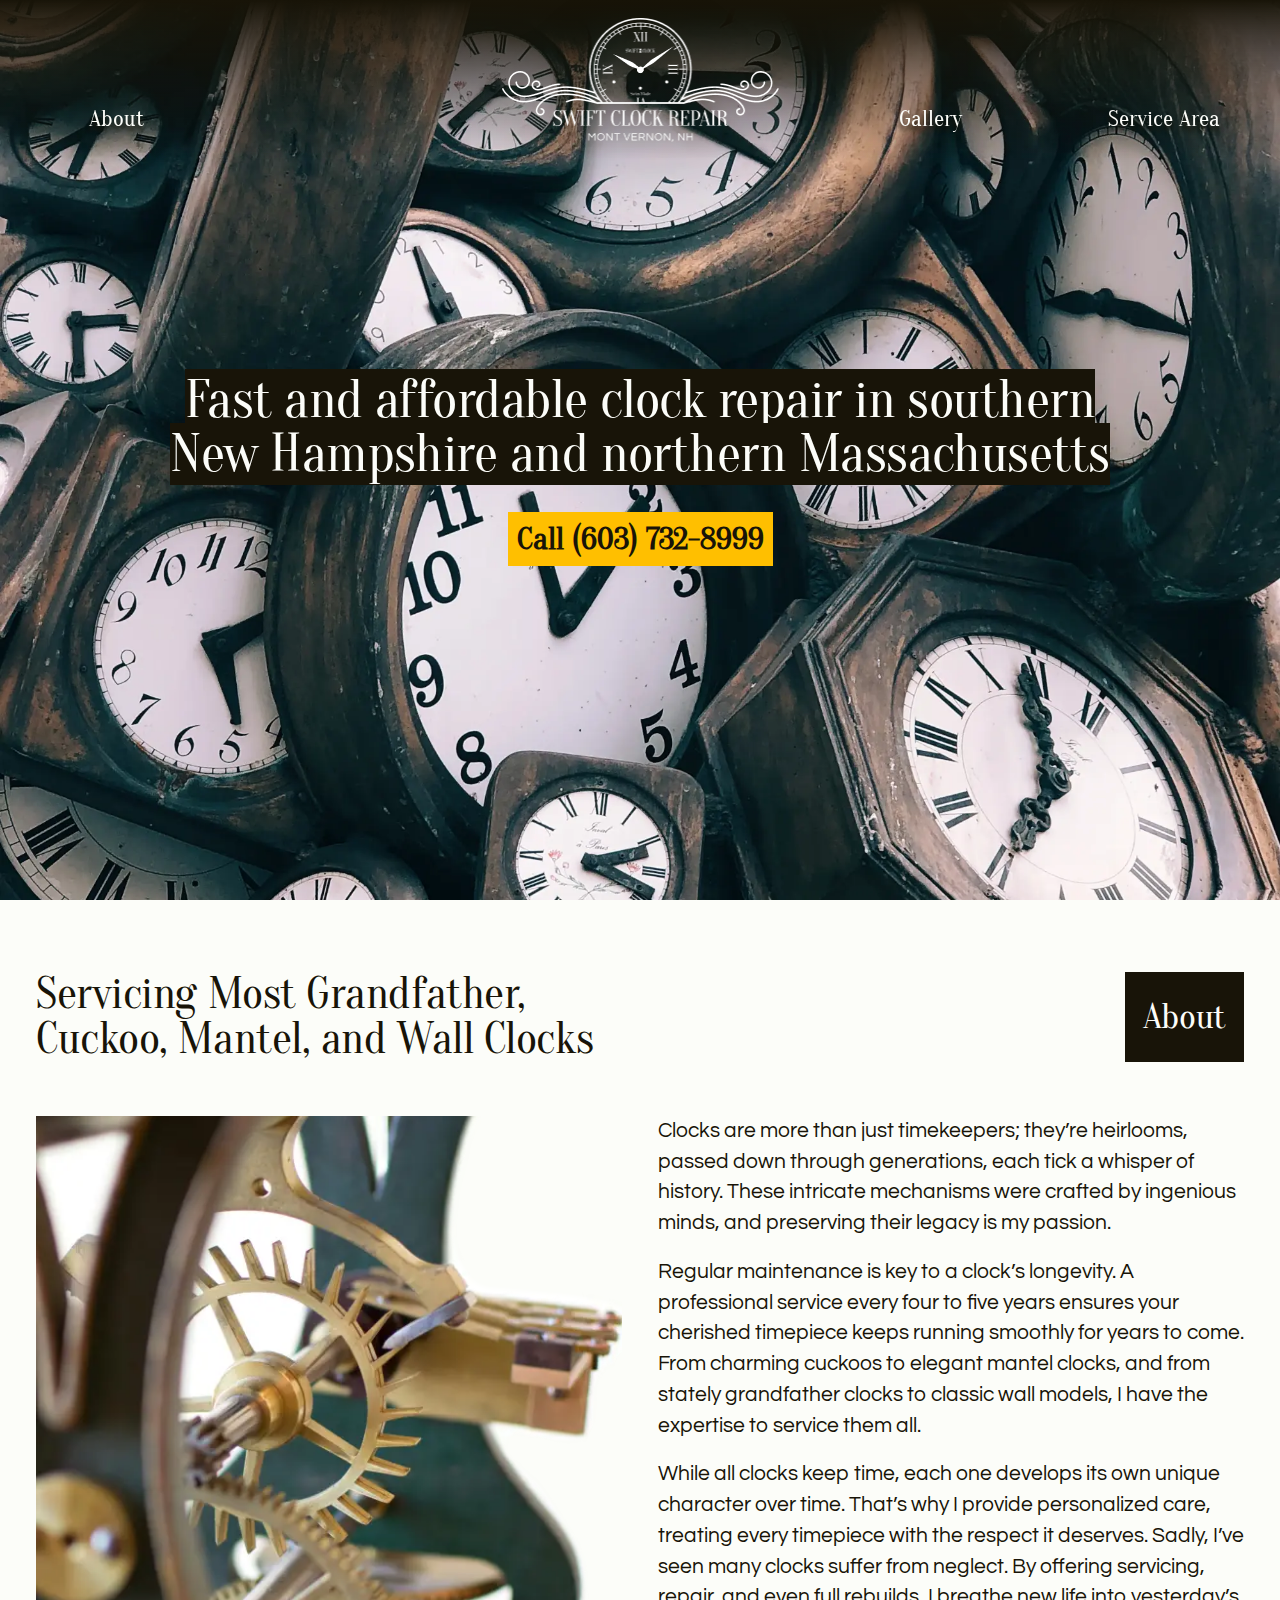
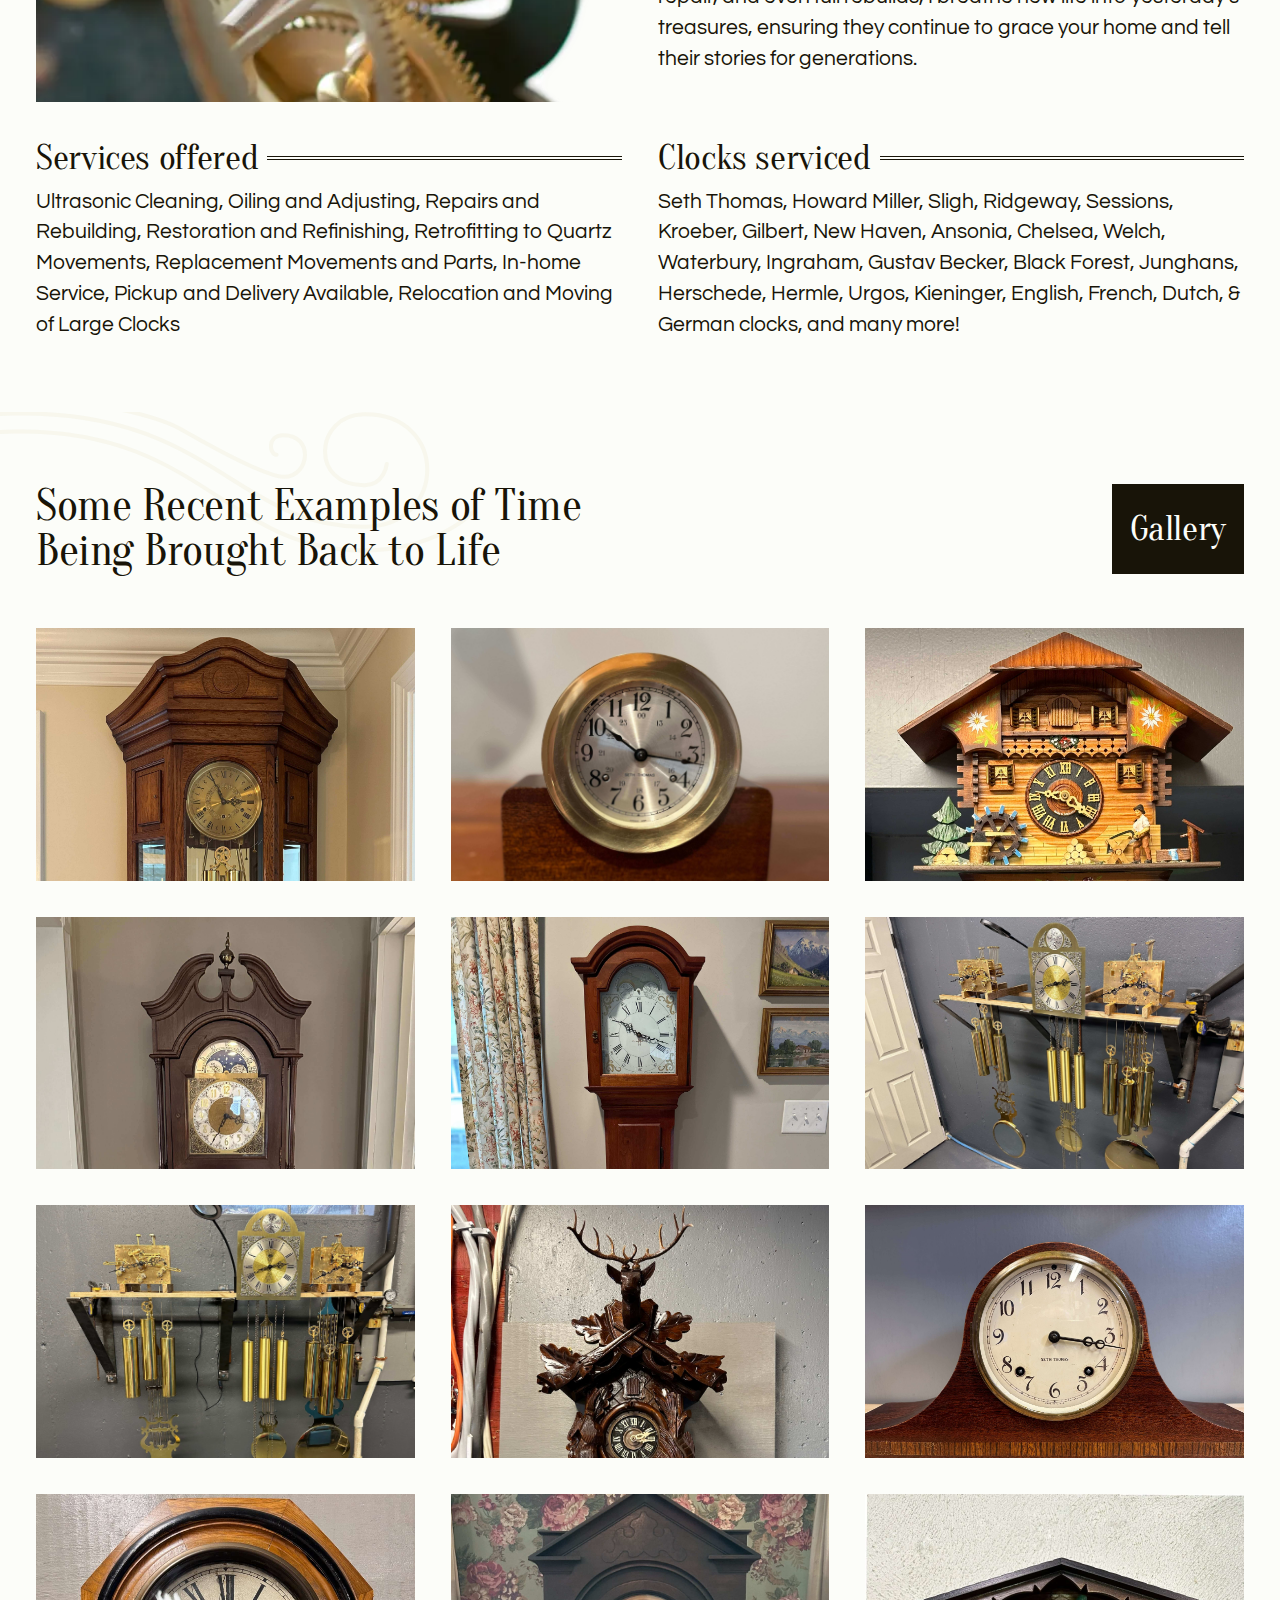
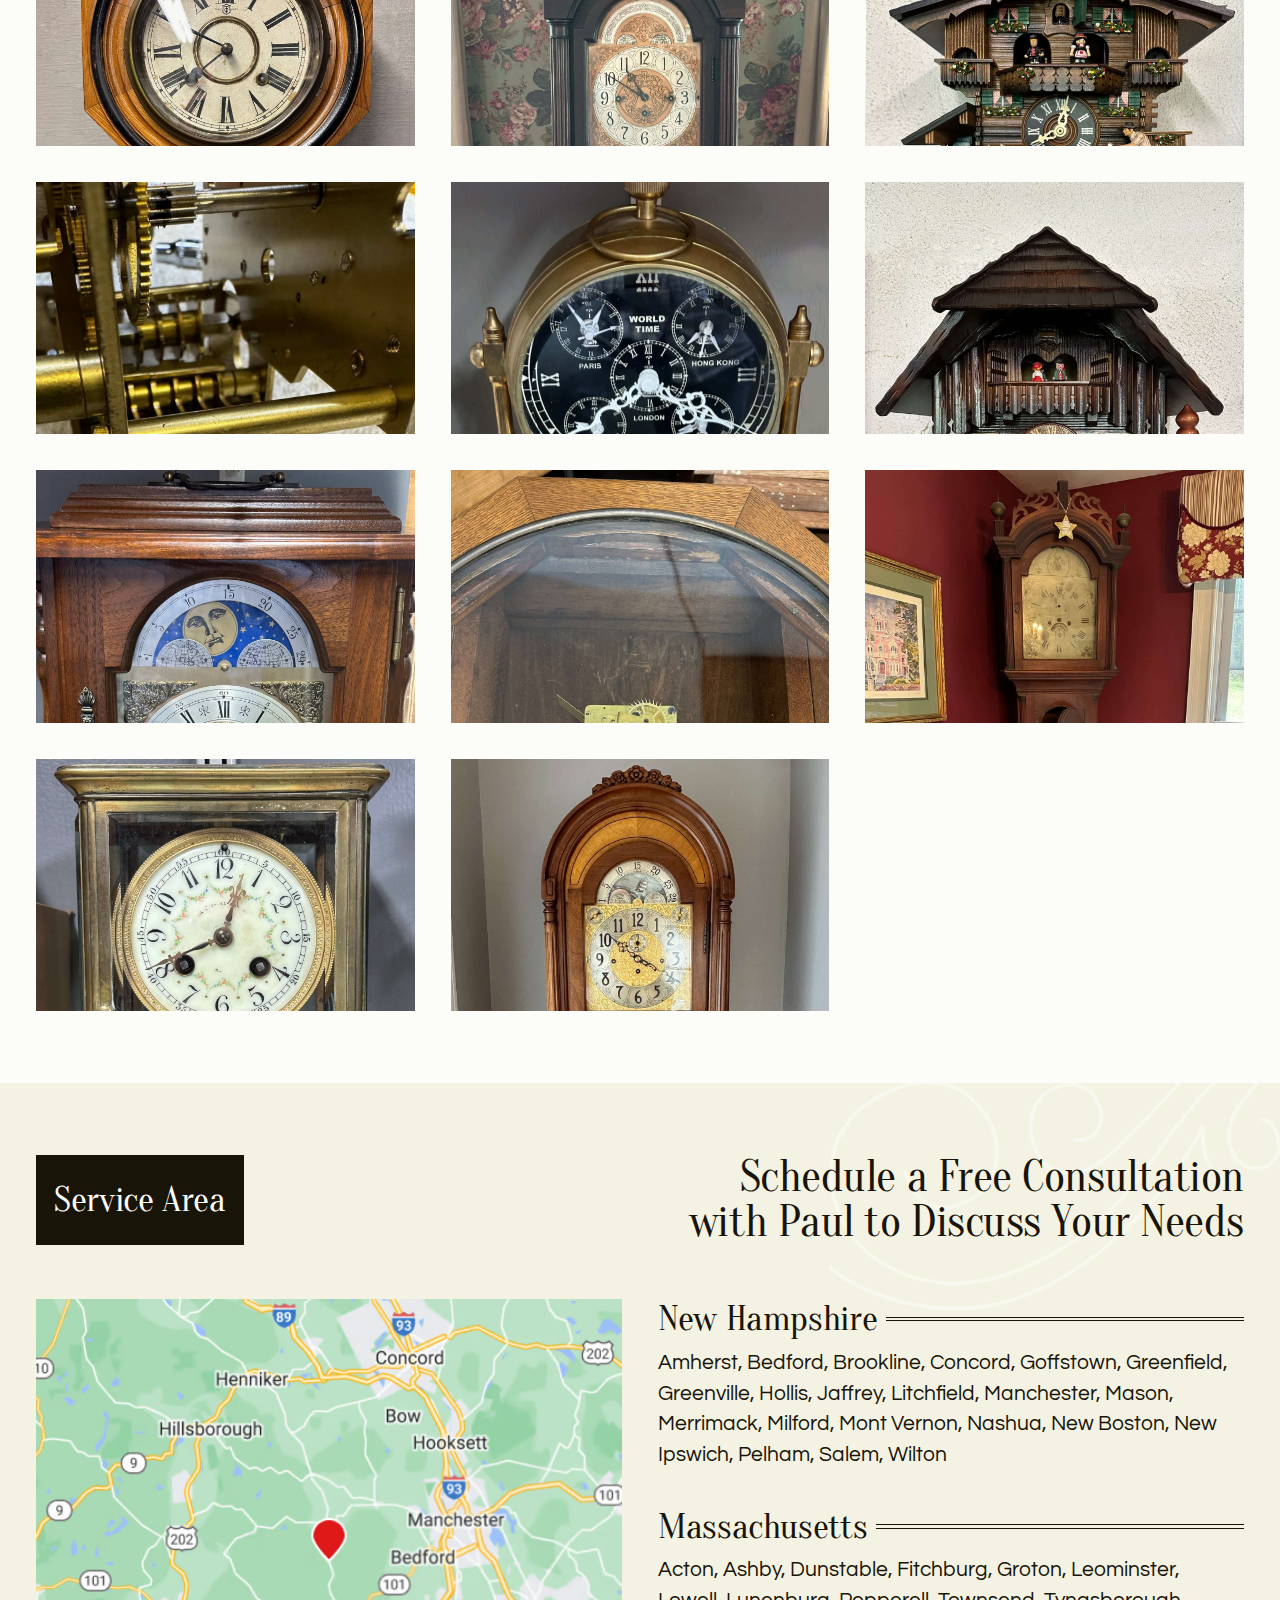
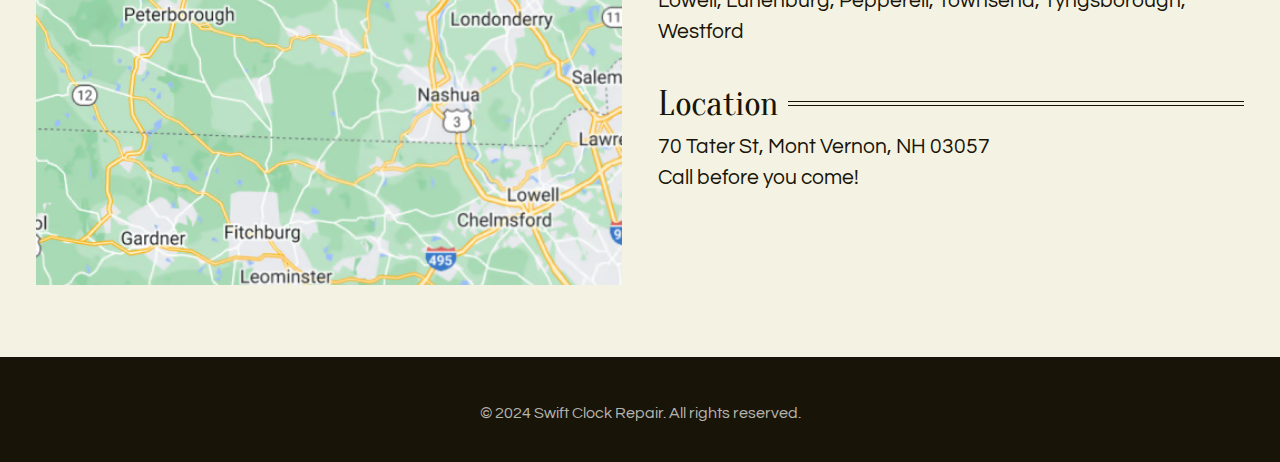
==== commit db6f9272: "images and tweaks" ====
--- a/index.html
+++ b/index.html
@@ -35,19 +35,16 @@
     </nav>
 
     <div class="container">
-      <h1><span>Fast and affordable clock repair in southern New Hampshire and northern Massachusetts.</span></h1>
-      <a href="tel:6037328999" class="callout m">For clock service or drop-off please call (603) 732-8999</a>
+      <h1><span>Fast and affordable clock repair in southern New Hampshire and northern Massachusetts</span></h1>
+      <a href="tel:6037328999" class="callout m">Call (603) 732-8999</a>
     </div>
   </section>
 
   <section id="about">
     <div class="container">
       <header class="right">
-        <div>
-          <h2>About</h2>
-          <span aria-hidden="true">01</span>
-        </div>
-        <h3>Servicing grandfather, cuckoo, mantel, and wall clocks.</h3>
+        <h2>About</h2>
+        <h3>Servicing Most Grandfather, Cuckoo, Mantel, and Wall Clocks</h3>
       </header>
 
       <div class="grid-2">
@@ -64,15 +61,15 @@
         <div class="m">
           <h4>Services offered</h4>
           <ul role="list" class="csl">
-            <li>Ultrasonic cleaning</li>
-            <li>Oiling and adjusting</li>
-            <li>Repairs & rebuilding</li>
-            <li>Restoration & refinishing</li>
-            <li>Retrofitting to quartz movements</li>
-            <li>Replacement movements and parts</li>
-            <li>In-home service</li>
-            <li>Pickup and delivery available</li>
-            <li>Relocation and moving of large clocks</li>
+            <li>Ultrasonic Cleaning</li>
+            <li>Oiling and Adjusting</li>
+            <li>Repairs and Rebuilding</li>
+            <li>Restoration and Refinishing</li>
+            <li>Retrofitting to Quartz Movements</li>
+            <li>Replacement Movements and Parts</li>
+            <li>In-home Service</li>
+            <li>Pickup and Delivery Available</li>
+            <li>Relocation and Moving of Large Clocks</li>
           </ul>
         </div>
 
@@ -100,6 +97,7 @@
             <li>Urgos</li>
             <li>Kieninger</li>
             <li>English, French, Dutch, & German clocks</li>
+            <li>and many more!</li>
           </ul>
         </div>
       </div>
@@ -109,11 +107,8 @@
   <section id="testimonials" hidden>
     <div class="container">
       <header class="left">
-        <div>
-          <h2>Testimonials</h2>
-          <span aria-hidden="true">02</span>
-        </div>
-        <h3>What customers are saying about Swift Clock Repair.</h3>
+        <h2>Testimonials</h2>
+        <h3>What Customers are Aaying about Swift Clock Repair</h3>
       </header>
 
       <ul role="list" class="grid-3">
@@ -148,11 +143,8 @@
   <section id="gallery">
     <div class="container">
       <header class="right">
-        <div>
-          <h2>Gallery</h2>
-          <span aria-hidden="true">03</span>
-        </div>
-        <h3>Some recent examples of time being brought back to life.</h3>
+        <h2>Gallery</h2>
+        <h3>Some Recent Examples of Time Being Brought Back to Life</h3>
       </header>
 
       <ul role="list" class="grid-3">
@@ -233,6 +225,149 @@
             <button popovertarget="image-7" popovertargetaction="hide" aria-label="Close popover">×</button>
           </div>
         </li>
+        <li>
+          <button popovertarget="image-8">
+            <img src="./images/image8.jpg" alt="" loading="lazy">
+          </button>
+          <div popover="manual" id="image-8">
+            <figure>
+              <img src="./images/image8.jpg" alt="" loading="lazy">
+            </figure>
+            <button popovertarget="image-8" popovertargetaction="hide" aria-label="Close popover">×</button>
+          </div>
+        </li>
+        <li>
+          <button popovertarget="image-9">
+            <img src="./images/image9.jpg" alt="" loading="lazy">
+          </button>
+          <div popover="manual" id="image-9">
+            <figure>
+              <img src="./images/image9.jpg" alt="" loading="lazy">
+            </figure>
+            <button popovertarget="image-9" popovertargetaction="hide" aria-label="Close popover">×</button>
+          </div>
+        </li>
+        <li>
+          <button popovertarget="image-10">
+            <img src="./images/image10.jpg" alt="" loading="lazy">
+          </button>
+          <div popover="manual" id="image-10">
+            <figure>
+              <img src="./images/image10.jpg" alt="" loading="lazy">
+            </figure>
+            <button popovertarget="image-10" popovertargetaction="hide" aria-label="Close popover">×</button>
+          </div>
+        </li>
+        <li>
+          <button popovertarget="image-11">
+            <img src="./images/image11.jpg" alt="" loading="lazy">
+          </button>
+          <div popover="manual" id="image-11">
+            <figure>
+              <img src="./images/image11.jpg" alt="" loading="lazy">
+            </figure>
+            <button popovertarget="image-11" popovertargetaction="hide" aria-label="Close popover">×</button>
+          </div>
+        </li>
+        <li>
+          <button popovertarget="image-12">
+            <img src="./images/image12.jpg" alt="" loading="lazy">
+          </button>
+          <div popover="manual" id="image-12">
+            <figure>
+              <img src="./images/image12.jpg" alt="" loading="lazy">
+            </figure>
+            <button popovertarget="image-12" popovertargetaction="hide" aria-label="Close popover">×</button>
+          </div>
+        </li>
+        <li>
+          <button popovertarget="image-13">
+            <img src="./images/image13.jpg" alt="" loading="lazy">
+          </button>
+          <div popover="manual" id="image-13">
+            <figure>
+              <img src="./images/image13.jpg" alt="" loading="lazy">
+            </figure>
+            <button popovertarget="image-13" popovertargetaction="hide" aria-label="Close popover">×</button>
+          </div>
+        </li>
+        <li>
+          <button popovertarget="image-14">
+            <img src="./images/image14.jpg" alt="" loading="lazy">
+          </button>
+          <div popover="manual" id="image-14">
+            <figure>
+              <img src="./images/image14.jpg" alt="" loading="lazy">
+            </figure>
+            <button popovertarget="image-14" popovertargetaction="hide" aria-label="Close popover">×</button>
+          </div>
+        </li>
+        <li>
+          <button popovertarget="image-15">
+            <img src="./images/image15.jpg" alt="" loading="lazy">
+          </button>
+          <div popover="manual" id="image-15">
+            <figure>
+              <img src="./images/image15.jpg" alt="" loading="lazy">
+            </figure>
+            <button popovertarget="image-15" popovertargetaction="hide" aria-label="Close popover">×</button>
+          </div>
+        </li>
+        <li>
+          <button popovertarget="image-16">
+            <img src="./images/image16.jpg" alt="" loading="lazy">
+          </button>
+          <div popover="manual" id="image-16">
+            <figure>
+              <img src="./images/image16.jpg" alt="" loading="lazy">
+            </figure>
+            <button popovertarget="image-16" popovertargetaction="hide" aria-label="Close popover">×</button>
+          </div>
+        </li>
+        <li>
+          <button popovertarget="image-17">
+            <img src="./images/image17.jpg" alt="" loading="lazy">
+          </button>
+          <div popover="manual" id="image-17">
+            <figure>
+              <img src="./images/image17.jpg" alt="" loading="lazy">
+            </figure>
+            <button popovertarget="image-17" popovertargetaction="hide" aria-label="Close popover">×</button>
+          </div>
+        </li>
+        <li>
+          <button popovertarget="image-18">
+            <img src="./images/image18.jpg" alt="" loading="lazy">
+          </button>
+          <div popover="manual" id="image-18">
+            <figure>
+              <img src="./images/image18.jpg" alt="" loading="lazy">
+            </figure>
+            <button popovertarget="image-18" popovertargetaction="hide" aria-label="Close popover">×</button>
+          </div>
+        </li>
+        <li>
+          <button popovertarget="image-19">
+            <img src="./images/image19.jpg" alt="" loading="lazy">
+          </button>
+          <div popover="manual" id="image-19">
+            <figure>
+              <img src="./images/image19.jpg" alt="" loading="lazy">
+            </figure>
+            <button popovertarget="image-19" popovertargetaction="hide" aria-label="Close popover">×</button>
+          </div>
+        </li>
+        <li>
+          <button popovertarget="image-20">
+            <img src="./images/image20.jpg" alt="" loading="lazy">
+          </button>
+          <div popover="manual" id="image-20">
+            <figure>
+              <img src="./images/image20.jpg" alt="" loading="lazy">
+            </figure>
+            <button popovertarget="image-20" popovertargetaction="hide" aria-label="Close popover">×</button>
+          </div>
+        </li>
       </div>
     </div>
   </section>
@@ -240,11 +375,8 @@
   <section id="service">
     <div class="container">
       <header class="left">
-        <div>
-          <h2>Area</h2>
-          <span aria-hidden="true">04</span>
-        </div>
-        <h3>Schedule a free consultation with Paul to discuss your needs.</h3>
+        <h2>Service Area</h2>
+        <h3>Schedule a Free Consultation with Paul to Discuss Your Needs</h3>
       </header>
       <div class="grid-2">
         <img srcset="./images/map@2x.avif 2x" src="./images/map.avif" width="526" height="556" alt="Map of Mont Vernon and surrounding area" loading="lazy">
@@ -289,6 +421,9 @@
             <li>Tyngsborough</li>
             <li>Westford</li>
           </ul>
+          <h4 class="m">Location</h4>
+          <p>70 Tater St, Mont Vernon, NH 03057<br>Call before you come!</p>
+
         </div>
       </div>
     </div>
--- a/style.css
+++ b/style.css
@@ -10,6 +10,7 @@
   --space-xl: 4rem;
   --font-serif: "Oranienbaum", serif;
   --font-sans: "Questrial", sans-serif;
+  --container-width: 1300px
 }
 
 *,
@@ -116,6 +117,8 @@
   }
 
   .callout {
+    font-size: 1.25rem !important;
+    font-weight: normal !important;
     right: var(--space-md);
     position: absolute;
     top: 0;
@@ -129,46 +132,12 @@
 }
 
 header {
-  align-items: center;
-  gap: 8rem;
+  justify-content: space-between;
   margin-block-end: var(--space-lg);
 
   @media (width > 728px) {
     display: flex;
     margin-block-end: 3rem;
-  }
-
-  div {
-    align-items: baseline;
-    background: oklch(var(--black));
-    display: inline-block;
-    flex: 1;
-    font-family: var(--font-serif);
-    justify-content: flex-end;
-    margin-block-end: var(--space-sm);
-
-    @media (width > 728px) {
-      display: flex;
-      margin-block-end: unset;
-
-      .left & {
-        flex-direction: row-reverse;
-      }
-    }
-
-    span {
-      display: none;
-    }
-
-    @media (width > 728px) {
-      span {
-        color: oklch(var(--cream) / 0.3);
-        display: revert;
-        font-size: 96px;
-        letter-spacing: -0.01em;
-        line-height: 1;
-      }
-    }
   }
 
   &.left {
@@ -223,15 +192,24 @@
 }
 
 h2 {
+  align-content: center;
+  background: oklch(var(--black));
   color: oklch(var(--cream));
   font-size: 2rem;
   line-height: 1;
+  padding: var(--space-xs);
+  
+
+  @media (width > 728px) {
+    padding: var(--space-md);  
+  }
 }
 
 h3 {
   flex: 2;
   font-size: 2.5rem;
   line-height: 1;
+  max-width: calc(var(--container-width) / 2 * 1);
 }
 
 h4 {
@@ -293,6 +271,11 @@
   min-height: 100dvh;
   place-items: center;
   text-align: center;
+
+  .callout {
+    font-size: 1.75rem;
+    font-weight: bold;
+  }
 }
 
 #logo {
@@ -405,7 +388,7 @@
 
 .container {
   margin-inline: auto;
-  max-width: clamp(16rem, 100vw, 1300px);
+  max-width: clamp(16rem, 100vw, var(--container-width));
   padding-inline: var(--space-lg);
   position: relative;
 }
